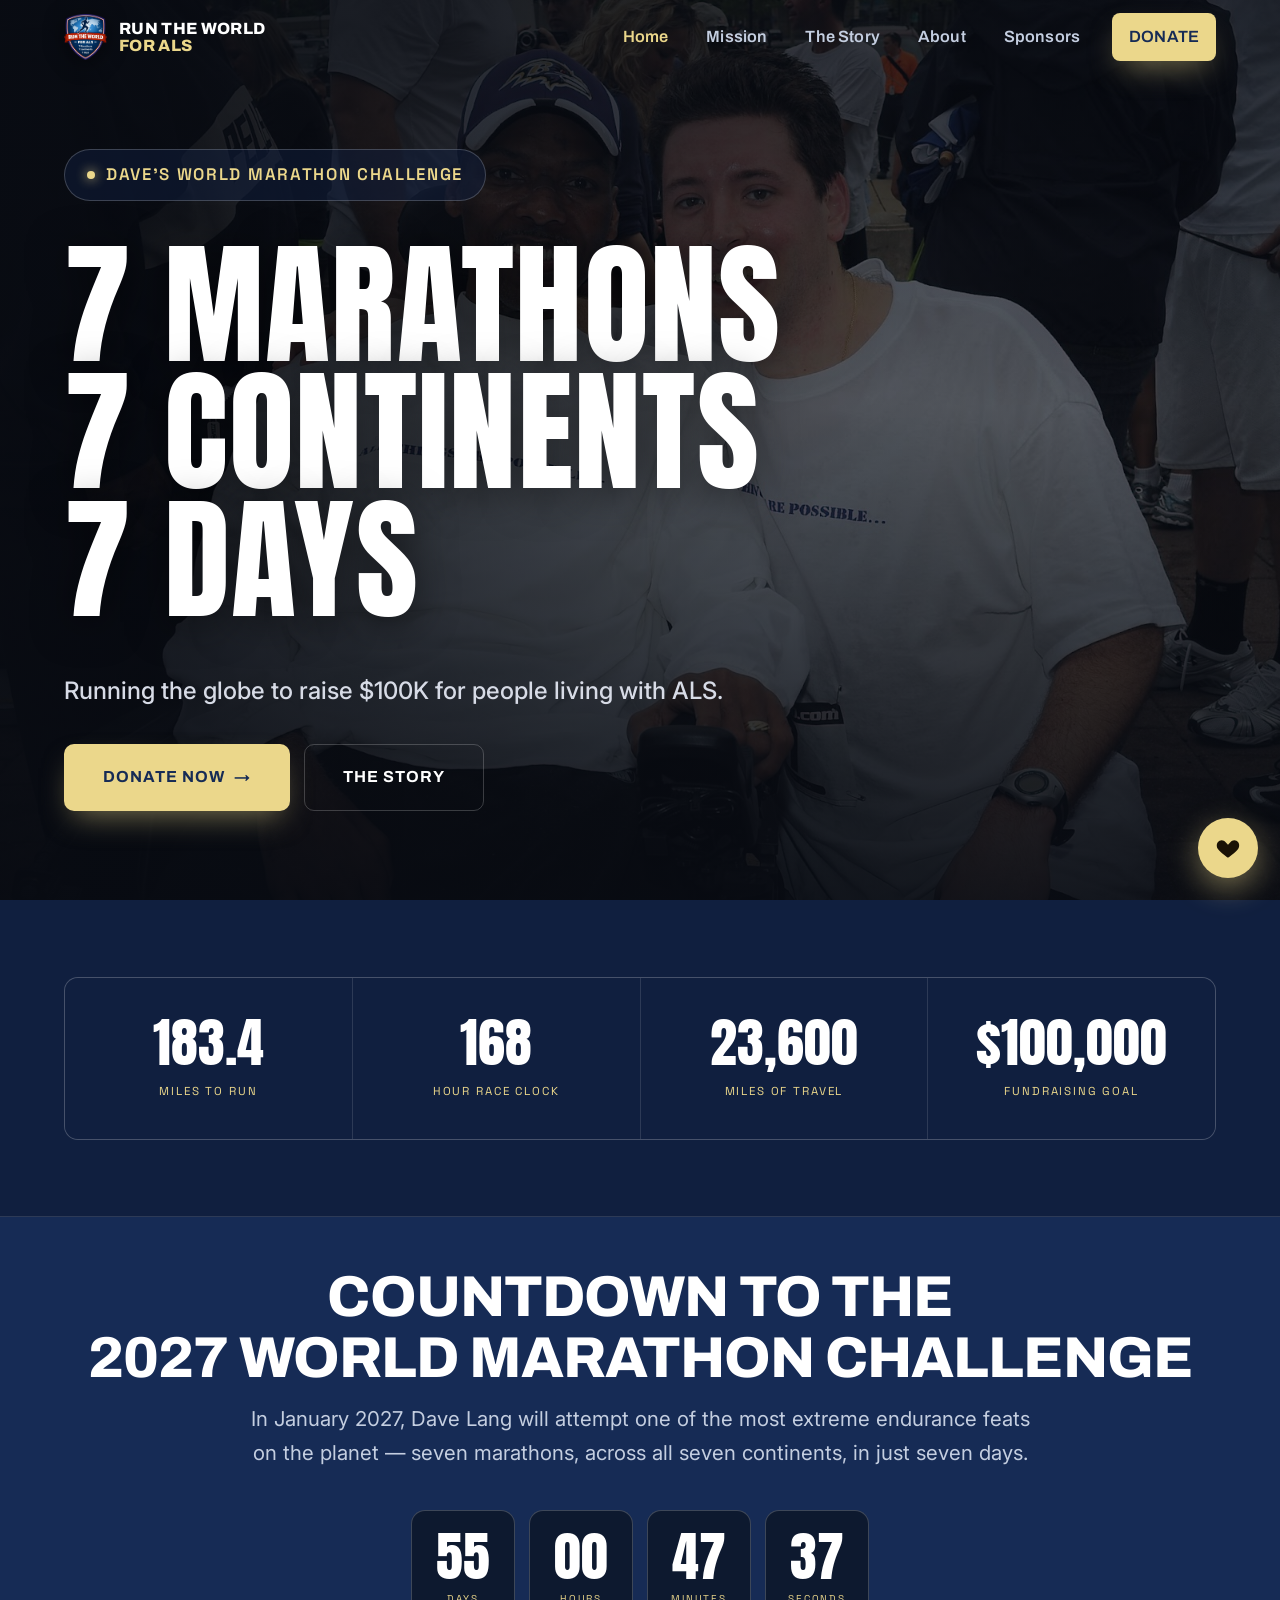
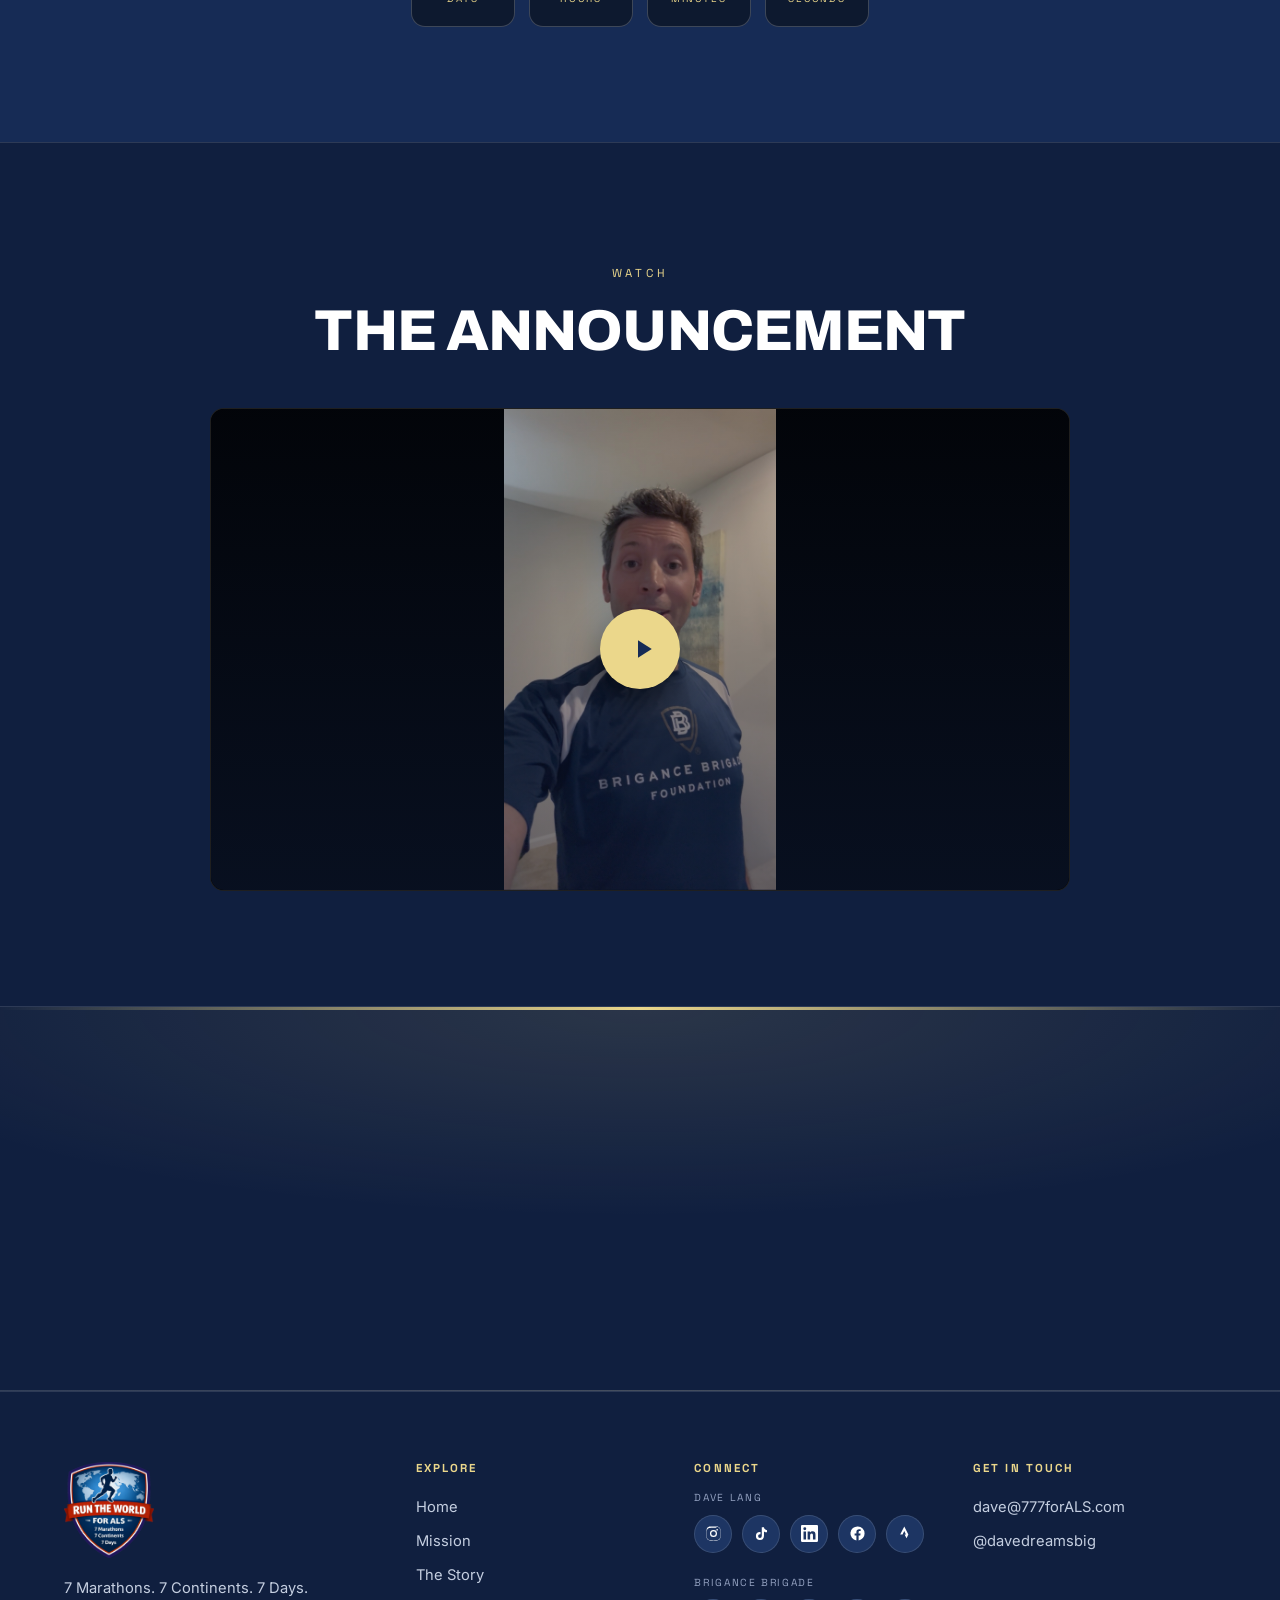
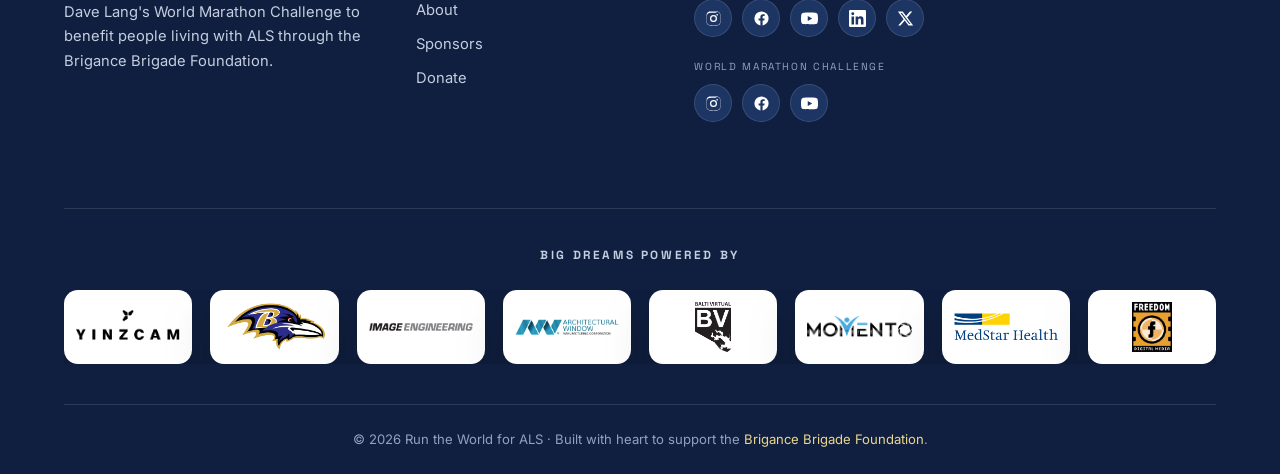
==== index.html @ 3c1b6c6e "Add files via upload" ====
<!DOCTYPE html>
<html lang="en">
<head>
<meta charset="UTF-8">
<meta name="viewport" content="width=device-width, initial-scale=1.0">
<title>Run the World for ALS | 777 for ALS</title>
<meta name="description" content="7 Marathons. 7 Continents. 7 Days. Dave Lang's World Marathon Challenge to benefit people living with ALS.">
<meta property="og:title" content="Run the World for ALS | 777 for ALS">
<meta property="og:description" content="7 Marathons. 7 Continents. 7 Days. Dave Lang's World Marathon Challenge to benefit people living with ALS.">
<meta property="og:type" content="website">
<meta property="og:image" content="assets/images/logo-shield.jpg">
<link rel="icon" type="image/x-icon" href="assets/images/favicon.ico">
<link rel="apple-touch-icon" href="assets/images/logo-shield.jpg">
<link rel="preconnect" href="https://fonts.googleapis.com">
<link rel="preconnect" href="https://fonts.gstatic.com" crossorigin>
<link href="https://fonts.googleapis.com/css2?family=Anton&family=Archivo:wght@400;600;700;800;900&family=Inter:wght@400;500;600;700&family=Space+Grotesk:wght@400;500;600;700&display=swap" rel="stylesheet">
<link rel="stylesheet" href="assets/css/style.css">
</head>
<body>
<header class="site-header">
  <div class="wrap nav">
    <a href="index.html" class="brand">
      <img src="assets/images/logo-shield.jpg" alt="Run the World for ALS logo">
      <span class="brand-text"><b>Run the World</b><span>For ALS</span></span>
    </a>
    <nav class="nav-links" id="navLinks">
      <a href="index.html" class="active">Home</a><a href="mission.html">Mission</a><a href="story.html">The Story</a><a href="about.html">About</a><a href="sponsors.html">Sponsors</a>
      <a href="donate.html" class="btn btn--primary nav-cta">Donate</a>
    </nav>
    <button class="nav-toggle" id="navToggle" aria-label="Menu" aria-expanded="false">
      <span></span><span></span><span></span>
    </button>
  </div>
</header>
<main>

<section class="hero">
  <div class="hero__bg"><img src="assets/images/img_home_dae7e0f420.jpg" alt="Dave Lang and O.J. Brigance"></div>
  <div class="hero__inner">
    <div class="wrap">
      <span class="hero__badge"><span class="dot"></span>Dave's World Marathon Challenge</span>
      <h1 class="h-display">
        <span class="ln">7 Marathons</span>
        <span class="ln">7 Continents</span>
        <span class="ln">7 Days</span>
      </h1>
      <p class="hero__sub">Running the globe to raise $100K for people living with ALS.</p>
      <div class="hero__cta">
        <a href="donate.html" class="btn btn--primary btn--lg">Donate Now <span class="arrow">&rarr;</span></a>
        <a href="story.html" class="btn btn--ghost btn--lg">The Story</a>
      </div>
    </div>
  </div>
</section>

<section class="section--tight" style="background:var(--bg-2);border-bottom:1px solid var(--border)">
  <div class="wrap">
    <div class="stats reveal">
      <div class="stat"><div class="stat__num">183.4</div><div class="stat__label">Miles To Run</div></div>
      <div class="stat"><div class="stat__num">168</div><div class="stat__label">Hour Race Clock</div></div>
      <div class="stat"><div class="stat__num">23,600</div><div class="stat__label">Miles Of Travel</div></div>
      <div class="stat"><div class="stat__num">$100,000</div><div class="stat__label">Fundraising Goal</div></div>
    </div>
  </div>
</section>

<section class="section" style="padding-top:50px;">
  <div class="wrap center">
    <h2 class="section-title reveal" style="margin-bottom:14px">Countdown to the<br>2027 World Marathon Challenge</h2>
    <p class="lead mx-auto reveal" style="margin-bottom:40px">In January 2027, Dave Lang will attempt one of the most extreme endurance feats on the planet &mdash; seven marathons, across all seven continents, in just seven days.</p>
    <div class="countdown reveal" id="countdown" data-target="2027-01-30T00:00:00"></div>
  </div>
</section>

<section class="section" style="background:var(--bg-2);border-top:1px solid var(--border)">
  <div class="wrap">
    <div class="center" style="margin-bottom:46px">
      <span class="eyebrow reveal">Watch</span>
      <h2 class="section-title reveal">The Announcement</h2>
    </div>
    <div class="video-single reveal">
      <div class="video-embed video-lite" data-src="https://drive.google.com/file/d/1oRH_076-twOmOjm2XPMDZgHEou08HlJE/preview" data-title="WMC Announcement" role="button" tabindex="0" aria-label="Play the announcement video">
        <img src="assets/images/video_thumb_announcement.jpg" alt="Watch the World Marathon Challenge announcement" style="object-fit:contain;background:#000">
        <button class="video-lite__play" aria-label="Play video"><svg viewBox="0 0 24 24"><path d="M8 5v14l11-7z"/></svg></button>
      </div>
    </div>
  </div>
</section>

<section class="cta-band section--tight">
  <div class="amber-rule" style="position:absolute;top:0;left:0;right:0"></div>
  <div class="wrap reveal">
    <h2 class="h-display">Every Mile Matters</h2>
    <p class="lead mx-auto" style="margin-bottom:28px">Your support helps Dave reach the start line &mdash; and helps the Brigance Brigade Foundation change lives for people living with ALS.</p>
    <a href="donate.html" class="btn btn--primary btn--lg">Support Dave's Run <span class="arrow">&rarr;</span></a>
  </div>
</section>

</main>
<footer class="site-footer">
  <div class="wrap">
    <div class="footer-top">
      <div class="footer-brand">
        <img src="assets/images/logo-shield.jpg" alt="Run the World for ALS">
        <p>7 Marathons. 7 Continents. 7 Days.<br>Dave Lang's World Marathon Challenge to benefit people living with ALS through the Brigance Brigade Foundation.</p>
      </div>
      <div class="footer-col">
        <h4>Explore</h4>
        <a href="index.html">Home</a>
        <a href="mission.html">Mission</a>
        <a href="story.html">The Story</a>
        <a href="about.html">About</a>
        <a href="sponsors.html">Sponsors</a>
        <a href="donate.html">Donate</a>
      </div>
      <div class="footer-col">
        <h4>Connect</h4>
        <div class="social-group"><div class="sg-label">Dave Lang</div><div class="social-row"><a href="https://www.instagram.com/davedreamsbig" target="_blank" rel="noopener" aria-label="Dave Lang instagram"><svg viewBox="0 0 24 24"><path d="M12 2.2c3.2 0 3.6 0 4.8.07 1.2.05 1.8.25 2.2.42.6.22 1 .48 1.4.9.42.4.7.8.9 1.4.2.4.4 1 .42 2.2.07 1.2.07 1.6.07 4.8s0 3.6-.07 4.8c-.05 1.2-.25 1.8-.42 2.2-.22.6-.48 1-.9 1.4-.4.42-.8.7-1.4.9-.4.2-1 .4-2.2.42-1.2.07-1.6.07-4.8.07s-3.6 0-4.8-.07c-1.2-.05-1.8-.25-2.2-.42-.6-.22-1-.48-1.4-.9-.42-.4-.7-.8-.9-1.4-.2-.4-.4-1-.42-2.2C2.2 15.6 2.2 15.2 2.2 12s0-3.6.07-4.8c.05-1.2.25-1.8.42-2.2.22-.6.48-1 .9-1.4.4-.42.8-.7 1.4-.9.4-.2 1-.4 2.2-.42C8.4 2.2 8.8 2.2 12 2.2zm0 1.8c-3.1 0-3.5 0-4.7.07-1.1.05-1.7.24-2.1.4-.5.2-.9.43-1.3.83-.4.4-.63.8-.83 1.3-.16.4-.35 1-.4 2.1C2.6 8.5 2.6 8.9 2.6 12s0 3.5.07 4.7c.05 1.1.24 1.7.4 2.1.2.5.43.9.83 1.3.4.4.8.63 1.3.83.4.16 1 .35 2.1.4 1.2.07 1.6.07 4.7.07s3.5 0 4.7-.07c1.1-.05 1.7-.24 2.1-.4.5-.2.9-.43 1.3-.83.4-.4.63-.8.83-1.3.16-.4.35-1 .4-2.1.07-1.2.07-1.6.07-4.7s0-3.5-.07-4.7c-.05-1.1-.24-1.7-.4-2.1-.2-.5-.43-.9-.83-1.3-.4-.4-.8-.63-1.3-.83-.4-.16-1-.35-2.1-.4C15.5 4 15.1 4 12 4zm0 3.06A4.94 4.94 0 1 0 12 17a4.94 4.94 0 0 0 0-9.88zm0 8.15A3.2 3.2 0 1 1 12 8.8a3.2 3.2 0 0 1 0 6.4zm6.3-8.35a1.15 1.15 0 1 1-2.3 0 1.15 1.15 0 0 1 2.3 0z"/></svg></a><a href="https://www.tiktok.com/@davedreamsbig" target="_blank" rel="noopener" aria-label="Dave Lang tiktok"><svg viewBox="0 0 24 24"><path d="M16.6 5.82a4.28 4.28 0 0 1-1.1-2.82h-3.1v12.6a2.6 2.6 0 1 1-2.6-2.6c.27 0 .53.04.78.12V9.9a5.7 5.7 0 0 0-.78-.06 5.7 5.7 0 1 0 5.7 5.7V9.01a7.34 7.34 0 0 0 4.3 1.38V7.28a4.28 4.28 0 0 1-3.2-1.46z"/></svg></a><a href="https://www.linkedin.com/in/davelang/" target="_blank" rel="noopener" aria-label="Dave Lang linkedin"><svg viewBox="0 0 24 24"><path d="M20.45 20.45h-3.56v-5.57c0-1.33-.02-3.04-1.85-3.04-1.85 0-2.14 1.45-2.14 2.94v5.67H9.35V9h3.42v1.56h.05c.48-.9 1.64-1.85 3.37-1.85 3.6 0 4.27 2.37 4.27 5.46v6.28zM5.34 7.43a2.06 2.06 0 1 1 0-4.13 2.06 2.06 0 0 1 0 4.13zM7.12 20.45H3.55V9h3.57v11.45zM22.22 0H1.77C.8 0 0 .78 0 1.74v20.52C0 23.22.8 24 1.77 24h20.45c.98 0 1.78-.78 1.78-1.74V1.74C24 .78 23.2 0 22.22 0z"/></svg></a><a href="https://www.facebook.com/dmlang" target="_blank" rel="noopener" aria-label="Dave Lang facebook"><svg viewBox="0 0 24 24"><path d="M22 12a10 10 0 1 0-11.56 9.88v-6.99H7.9V12h2.54V9.8c0-2.5 1.49-3.9 3.78-3.9 1.09 0 2.24.2 2.24.2v2.46h-1.26c-1.24 0-1.63.77-1.63 1.56V12h2.78l-.44 2.89h-2.34v6.99A10 10 0 0 0 22 12z"/></svg></a><a href="https://www.strava.com/athletes/34106378" target="_blank" rel="noopener" aria-label="Dave Lang strava"><svg viewBox="0 0 24 24"><path d="M15.39 17.06 13.5 13.3h-2.77l2.66 5.3 2.66-5.3h-2.77zM10.27 2 4.5 13.3h3.4l2.37-4.76 2.37 4.76h3.39L10.27 2z"/></svg></a></div></div>
        <div class="social-group"><div class="sg-label">Brigance Brigade</div><div class="social-row"><a href="https://www.instagram.com/brigancebrigade/" target="_blank" rel="noopener" aria-label="Brigance Brigade instagram"><svg viewBox="0 0 24 24"><path d="M12 2.2c3.2 0 3.6 0 4.8.07 1.2.05 1.8.25 2.2.42.6.22 1 .48 1.4.9.42.4.7.8.9 1.4.2.4.4 1 .42 2.2.07 1.2.07 1.6.07 4.8s0 3.6-.07 4.8c-.05 1.2-.25 1.8-.42 2.2-.22.6-.48 1-.9 1.4-.4.42-.8.7-1.4.9-.4.2-1 .4-2.2.42-1.2.07-1.6.07-4.8.07s-3.6 0-4.8-.07c-1.2-.05-1.8-.25-2.2-.42-.6-.22-1-.48-1.4-.9-.42-.4-.7-.8-.9-1.4-.2-.4-.4-1-.42-2.2C2.2 15.6 2.2 15.2 2.2 12s0-3.6.07-4.8c.05-1.2.25-1.8.42-2.2.22-.6.48-1 .9-1.4.4-.42.8-.7 1.4-.9.4-.2 1-.4 2.2-.42C8.4 2.2 8.8 2.2 12 2.2zm0 1.8c-3.1 0-3.5 0-4.7.07-1.1.05-1.7.24-2.1.4-.5.2-.9.43-1.3.83-.4.4-.63.8-.83 1.3-.16.4-.35 1-.4 2.1C2.6 8.5 2.6 8.9 2.6 12s0 3.5.07 4.7c.05 1.1.24 1.7.4 2.1.2.5.43.9.83 1.3.4.4.8.63 1.3.83.4.16 1 .35 2.1.4 1.2.07 1.6.07 4.7.07s3.5 0 4.7-.07c1.1-.05 1.7-.24 2.1-.4.5-.2.9-.43 1.3-.83.4-.4.63-.8.83-1.3.16-.4.35-1 .4-2.1.07-1.2.07-1.6.07-4.7s0-3.5-.07-4.7c-.05-1.1-.24-1.7-.4-2.1-.2-.5-.43-.9-.83-1.3-.4-.4-.8-.63-1.3-.83-.4-.16-1-.35-2.1-.4C15.5 4 15.1 4 12 4zm0 3.06A4.94 4.94 0 1 0 12 17a4.94 4.94 0 0 0 0-9.88zm0 8.15A3.2 3.2 0 1 1 12 8.8a3.2 3.2 0 0 1 0 6.4zm6.3-8.35a1.15 1.15 0 1 1-2.3 0 1.15 1.15 0 0 1 2.3 0z"/></svg></a><a href="https://www.facebook.com/BriganceBrigade" target="_blank" rel="noopener" aria-label="Brigance Brigade facebook"><svg viewBox="0 0 24 24"><path d="M22 12a10 10 0 1 0-11.56 9.88v-6.99H7.9V12h2.54V9.8c0-2.5 1.49-3.9 3.78-3.9 1.09 0 2.24.2 2.24.2v2.46h-1.26c-1.24 0-1.63.77-1.63 1.56V12h2.78l-.44 2.89h-2.34v6.99A10 10 0 0 0 22 12z"/></svg></a><a href="https://www.youtube.com/@BriganceBrigade" target="_blank" rel="noopener" aria-label="Brigance Brigade youtube"><svg viewBox="0 0 24 24"><path d="M23.5 6.2a3 3 0 0 0-2.12-2.12C19.5 3.55 12 3.55 12 3.55s-7.5 0-9.38.53A3 3 0 0 0 .5 6.2 31.3 31.3 0 0 0 0 12a31.3 31.3 0 0 0 .5 5.8 3 3 0 0 0 2.12 2.12c1.88.53 9.38.53 9.38.53s7.5 0 9.38-.53a3 3 0 0 0 2.12-2.12A31.3 31.3 0 0 0 24 12a31.3 31.3 0 0 0-.5-5.8zM9.55 15.57V8.43L15.82 12l-6.27 3.57z"/></svg></a><a href="https://www.linkedin.com/company/brigance-brigade-foundation/" target="_blank" rel="noopener" aria-label="Brigance Brigade linkedin"><svg viewBox="0 0 24 24"><path d="M20.45 20.45h-3.56v-5.57c0-1.33-.02-3.04-1.85-3.04-1.85 0-2.14 1.45-2.14 2.94v5.67H9.35V9h3.42v1.56h.05c.48-.9 1.64-1.85 3.37-1.85 3.6 0 4.27 2.37 4.27 5.46v6.28zM5.34 7.43a2.06 2.06 0 1 1 0-4.13 2.06 2.06 0 0 1 0 4.13zM7.12 20.45H3.55V9h3.57v11.45zM22.22 0H1.77C.8 0 0 .78 0 1.74v20.52C0 23.22.8 24 1.77 24h20.45c.98 0 1.78-.78 1.78-1.74V1.74C24 .78 23.2 0 22.22 0z"/></svg></a><a href="https://x.com/BriganceBrigade" target="_blank" rel="noopener" aria-label="Brigance Brigade x"><svg viewBox="0 0 24 24"><path d="M18.24 2.25h3.31l-7.23 8.26 8.5 11.24h-6.66l-5.22-6.82-5.97 6.82H1.66l7.73-8.84L1.25 2.25h6.83l4.71 6.23 5.45-6.23zm-1.16 17.52h1.83L7.01 4.12H5.04l12.04 15.65z"/></svg></a></div></div>
        <div class="social-group"><div class="sg-label">World Marathon Challenge</div><div class="social-row"><a href="https://www.instagram.com/worldmarathonchallenge777/" target="_blank" rel="noopener" aria-label="World Marathon Challenge instagram"><svg viewBox="0 0 24 24"><path d="M12 2.2c3.2 0 3.6 0 4.8.07 1.2.05 1.8.25 2.2.42.6.22 1 .48 1.4.9.42.4.7.8.9 1.4.2.4.4 1 .42 2.2.07 1.2.07 1.6.07 4.8s0 3.6-.07 4.8c-.05 1.2-.25 1.8-.42 2.2-.22.6-.48 1-.9 1.4-.4.42-.8.7-1.4.9-.4.2-1 .4-2.2.42-1.2.07-1.6.07-4.8.07s-3.6 0-4.8-.07c-1.2-.05-1.8-.25-2.2-.42-.6-.22-1-.48-1.4-.9-.42-.4-.7-.8-.9-1.4-.2-.4-.4-1-.42-2.2C2.2 15.6 2.2 15.2 2.2 12s0-3.6.07-4.8c.05-1.2.25-1.8.42-2.2.22-.6.48-1 .9-1.4.4-.42.8-.7 1.4-.9.4-.2 1-.4 2.2-.42C8.4 2.2 8.8 2.2 12 2.2zm0 1.8c-3.1 0-3.5 0-4.7.07-1.1.05-1.7.24-2.1.4-.5.2-.9.43-1.3.83-.4.4-.63.8-.83 1.3-.16.4-.35 1-.4 2.1C2.6 8.5 2.6 8.9 2.6 12s0 3.5.07 4.7c.05 1.1.24 1.7.4 2.1.2.5.43.9.83 1.3.4.4.8.63 1.3.83.4.16 1 .35 2.1.4 1.2.07 1.6.07 4.7.07s3.5 0 4.7-.07c1.1-.05 1.7-.24 2.1-.4.5-.2.9-.43 1.3-.83.4-.4.63-.8.83-1.3.16-.4.35-1 .4-2.1.07-1.2.07-1.6.07-4.7s0-3.5-.07-4.7c-.05-1.1-.24-1.7-.4-2.1-.2-.5-.43-.9-.83-1.3-.4-.4-.8-.63-1.3-.83-.4-.16-1-.35-2.1-.4C15.5 4 15.1 4 12 4zm0 3.06A4.94 4.94 0 1 0 12 17a4.94 4.94 0 0 0 0-9.88zm0 8.15A3.2 3.2 0 1 1 12 8.8a3.2 3.2 0 0 1 0 6.4zm6.3-8.35a1.15 1.15 0 1 1-2.3 0 1.15 1.15 0 0 1 2.3 0z"/></svg></a><a href="https://www.facebook.com/theworldmarathonchallenge" target="_blank" rel="noopener" aria-label="World Marathon Challenge facebook"><svg viewBox="0 0 24 24"><path d="M22 12a10 10 0 1 0-11.56 9.88v-6.99H7.9V12h2.54V9.8c0-2.5 1.49-3.9 3.78-3.9 1.09 0 2.24.2 2.24.2v2.46h-1.26c-1.24 0-1.63.77-1.63 1.56V12h2.78l-.44 2.89h-2.34v6.99A10 10 0 0 0 22 12z"/></svg></a><a href="https://www.youtube.com/@runbuk" target="_blank" rel="noopener" aria-label="World Marathon Challenge youtube"><svg viewBox="0 0 24 24"><path d="M23.5 6.2a3 3 0 0 0-2.12-2.12C19.5 3.55 12 3.55 12 3.55s-7.5 0-9.38.53A3 3 0 0 0 .5 6.2 31.3 31.3 0 0 0 0 12a31.3 31.3 0 0 0 .5 5.8 3 3 0 0 0 2.12 2.12c1.88.53 9.38.53 9.38.53s7.5 0 9.38-.53a3 3 0 0 0 2.12-2.12A31.3 31.3 0 0 0 24 12a31.3 31.3 0 0 0-.5-5.8zM9.55 15.57V8.43L15.82 12l-6.27 3.57z"/></svg></a></div></div>
      </div>
      <div class="footer-col">
        <h4>Get In Touch</h4>
        <a href="mailto:dave@777forALS.com">dave@777forALS.com</a>
        <a href="https://instagram.com/davedreamsbig" target="_blank" rel="noopener">@davedreamsbig</a>
      </div>
    </div>

    <div class="footer-sponsors">
      <h4>Big Dreams Powered By</h4>
      <div class="footer-sponsors__row"><a class="sponsor-logo" href="https://www.yinzcam.com/" target="_blank" rel="noopener" title="YinzCam"><img src="assets/images/yinzcam.png" alt="YinzCam"></a><a class="sponsor-logo" href="https://www.baltimoreravens.com" target="_blank" rel="noopener" title="Baltimore Ravens"><img src="assets/images/ravens.png" alt="Baltimore Ravens"></a><a class="sponsor-logo" href="https://www.imageengineering.com/" target="_blank" rel="noopener" title="Image Engineering"><img src="assets/images/image-engineering.png" alt="Image Engineering"></a><a class="sponsor-logo" href="https://www.architecturalwindow.com/" target="_blank" rel="noopener" title="Architectural Window"><img src="assets/images/architectural-window.png" alt="Architectural Window"></a><a class="sponsor-logo" href="https://www.baltivirtual.com/" target="_blank" rel="noopener" title="Balti Virtual"><img src="assets/images/balti-virtual.png" alt="Balti Virtual"></a><a class="sponsor-logo" href="https://www.mymomento.com/" target="_blank" rel="noopener" title="Momento"><img src="assets/images/momento.png" alt="Momento"></a><a class="sponsor-logo" href="https://www.medstarhealth.org/" target="_blank" rel="noopener" title="MedStar Health"><img src="assets/images/medstar.png" alt="MedStar Health"></a><a class="sponsor-logo" href="https://www.freedomdigital.net/" target="_blank" rel="noopener" title="Freedom Digital Media"><img src="assets/images/freedom-digital.png" alt="Freedom Digital Media"></a></div>
    </div>

    <div class="footer-bottom">
      <p>&copy; <span id="year">2026</span> Run the World for ALS &middot; Built with heart to support the <a href="https://www.brigancebrigade.org/" target="_blank" rel="noopener">Brigance Brigade Foundation</a>.</p>
    </div>
  </div>
</footer>
<a class="float-donate" href="donate.html" aria-label="Donate">
<svg viewBox="0 0 24 24"><path d="M12 21s-6.7-4.35-9.3-8.06C.9 10.2 1.5 6.7 4.2 5.3c2-1.05 4.2-.35 5.4 1.2L12 9l2.4-2.5c1.2-1.55 3.4-2.25 5.4-1.2 2.7 1.4 3.3 4.9 1.5 7.64C18.7 16.65 12 21 12 21z"/></svg>
</a>
<script src="assets/js/main.js"></script>
</body>
</html>
---- assets/css/style.css ----
/* ============================================================
   777 for ALS — Run the World for ALS
   Modern static rebuild. Design inspired by alexruns777.com
   ============================================================ */

/* ---------- Design Tokens ---------- */
:root{
  --bg:#162b55;              /* brand navy */
  --bg-2:#101f3f;            /* deeper navy */
  --surface:#1d3563;
  --surface-2:#26417a;
  --border:rgba(255,255,255,.12);
  --border-strong:rgba(255,255,255,.2);
  --text:#ffffff;
  --muted:#c4cee0;
  --muted-2:#93a1c0;
  --accent:#ebd78b;          /* champagne gold */
  --accent-hover:#f3e4a8;
  --accent-soft:rgba(235,215,139,.14);
  --navy:#162b55;            /* brand navy */
  --blue:#3B82F6;
  --red:#C8102E;
  --maxw:1200px;
  --radius:14px;
  --radius-lg:22px;
  --shadow:0 24px 60px -20px rgba(0,0,0,.65);
  --font-display:'Anton',system-ui,sans-serif;
  --font-head:'Archivo',system-ui,sans-serif;
  --font-body:'Inter',system-ui,sans-serif;
  --font-mono:'Space Grotesk',ui-sans-serif,system-ui,sans-serif;
}

/* ---------- Reset ---------- */
*{margin:0;padding:0;box-sizing:border-box}
html{scroll-behavior:smooth;-webkit-text-size-adjust:100%}
body{
  font-family:var(--font-body);
  background:var(--bg);
  color:var(--text);
  line-height:1.65;
  overflow-x:hidden;
  -webkit-font-smoothing:antialiased;
}
img{max-width:100%;display:block}
a{color:inherit;text-decoration:none}
ul{list-style:none}
section{position:relative}

/* ---------- Layout helpers ---------- */
.wrap{max-width:var(--maxw);margin:0 auto;padding:0 24px}
.section{padding:clamp(64px,9vw,130px) 0}
.section--tight{padding:clamp(48px,6vw,84px) 0}
.eyebrow{
  font-family:var(--font-mono);
  text-transform:uppercase;
  letter-spacing:.32em;
  font-size:.72rem;
  color:var(--accent);
  display:inline-block;
  margin-bottom:18px;
}
.eyebrow--muted{color:var(--muted-2)}
h1,h2,h3,h4{font-family:var(--font-head);font-weight:800;line-height:1.05;letter-spacing:-.01em}
.h-display{font-family:var(--font-display);font-weight:400;letter-spacing:.01em;line-height:.95;text-transform:uppercase}
.section-title{font-size:clamp(2rem,4.6vw,3.6rem);text-transform:uppercase;letter-spacing:-.015em}
.lead{font-size:clamp(1.05rem,1.6vw,1.28rem);color:var(--muted);max-width:62ch}
p{color:var(--muted);font-size:1.04rem}
.text-block p{margin-bottom:1.1em}
.text-block p:last-child{margin-bottom:0}
.center{text-align:center}
.mx-auto{margin-left:auto;margin-right:auto}
strong{color:var(--text);font-weight:700}
.accent{color:var(--accent)}

/* ---------- Buttons ---------- */
.btn{
  display:inline-flex;align-items:center;gap:.6em;
  font-family:var(--font-head);font-weight:700;
  text-transform:uppercase;letter-spacing:.06em;font-size:.9rem;
  padding:16px 30px;border-radius:10px;cursor:pointer;border:1px solid transparent;
  transition:.25s ease;white-space:nowrap;
}
.btn .arrow{transition:transform .25s ease}
.btn:hover .arrow{transform:translateX(4px)}
.btn--primary{background:var(--accent);color:#162b55;box-shadow:0 14px 30px -10px rgba(235,215,139,.5)}
.btn--primary:hover{background:var(--accent-hover);transform:translateY(-2px)}
.btn--ghost{background:transparent;border-color:var(--border-strong);color:var(--text)}
.btn--ghost:hover{border-color:var(--accent);color:var(--accent)}
.btn--block{width:100%;justify-content:center;white-space:normal;text-align:center;overflow-wrap:break-word;word-break:break-word}
.btn--lg{padding:19px 38px;font-size:1rem}

/* ---------- Header / Nav ---------- */
.site-header{
  position:fixed;top:0;left:0;right:0;z-index:1000;
  transition:background .3s ease,border-color .3s ease,padding .3s ease;
  border-bottom:1px solid transparent;
}
.site-header.scrolled{
  background:rgba(16,31,63,.88);backdrop-filter:blur(14px);
  border-bottom-color:var(--border);
}
.nav{display:flex;align-items:center;justify-content:space-between;height:74px}
.brand{display:flex;align-items:center;gap:12px;font-family:var(--font-head);font-weight:800}
.brand img{height:46px;width:auto;filter:drop-shadow(0 4px 10px rgba(0,0,0,.5))}
.brand .brand-text{display:flex;flex-direction:column;line-height:1.05}
.brand .brand-text b{font-family:var(--font-head);font-weight:800;font-size:1.02rem;letter-spacing:.02em;text-transform:uppercase}
.brand .brand-text span{font-family:var(--font-head);font-weight:800;font-size:1.02rem;letter-spacing:.02em;color:var(--accent);text-transform:uppercase}
.nav-links{display:flex;align-items:center;gap:6px}
.nav-links a{
  font-family:var(--font-head);font-weight:600;letter-spacing:.01em;
  font-size:1.02rem;color:var(--muted);padding:10px 16px;border-radius:8px;transition:.2s;
}
.nav-links a:hover{color:var(--text)}
.nav-links a.active{color:var(--accent)}
.nav-links a.nav-cta,.nav-links a.nav-cta:hover{color:#162b55}
.nav-cta{margin-left:10px;color:#162b55;font-weight:800}
.nav-toggle{display:none;background:none;border:0;cursor:pointer;width:42px;height:42px;flex-direction:column;justify-content:center;gap:5px}
.nav-toggle span{display:block;height:2px;width:24px;background:var(--text);margin:0 auto;transition:.3s}
.nav-toggle.open span:nth-child(1){transform:translateY(7px) rotate(45deg)}
.nav-toggle.open span:nth-child(2){opacity:0}
.nav-toggle.open span:nth-child(3){transform:translateY(-7px) rotate(-45deg)}

@media(max-width:900px){
  .nav-toggle{display:flex}
  .nav-links{
    position:fixed;inset:74px 0 auto 0;background:rgba(16,31,63,.98);backdrop-filter:blur(16px);
    flex-direction:column;align-items:stretch;gap:0;padding:14px 24px 26px;
    border-bottom:1px solid var(--border);transform:translateY(-130%);transition:transform .35s ease;
    max-height:calc(100vh - 74px);overflow:auto;
  }
  .nav-links.open{transform:translateY(0)}
  .nav-links a{font-size:1.1rem;padding:15px 6px;border-bottom:1px solid var(--border)}
  .nav-cta{margin:16px 0 0;text-align:center}
}

/* ---------- Hero ---------- */
.hero{position:relative;min-height:100svh;display:flex;align-items:center;overflow:hidden}
.hero__bg{position:absolute;inset:0;z-index:0}
.hero__bg img{width:100%;height:100%;object-fit:cover;object-position:center 35%}
.hero__bg::after{content:"";position:absolute;inset:0;
  background:linear-gradient(180deg,rgba(8,11,18,.78) 0%,rgba(8,11,18,.55) 45%,rgba(8,11,18,.92) 100%),
             linear-gradient(90deg,rgba(8,11,18,.85) 0%,rgba(8,11,18,.2) 60%);}
.hero__inner{position:relative;z-index:2;width:100%;padding:120px 0 60px}
.hero h1{font-size:clamp(3rem,11vw,8.4rem);margin:.1em 0 .35em;text-shadow:0 6px 40px rgba(0,0,0,.5)}
.hero h1 .ln{display:block}
.hero h1 .amber{color:var(--accent)}
.hero__sub{font-size:clamp(1.05rem,2vw,1.5rem);color:#d7dbe6;max-width:48ch;margin-bottom:34px;font-weight:500}
.hero__cta{display:flex;gap:14px;flex-wrap:wrap}
.hero__logo{height:clamp(120px,18vw,180px);width:auto;margin-bottom:22px}
.hero__badge{display:inline-flex;align-items:center;gap:11px;font-family:var(--font-mono);font-weight:600;font-size:1.05rem;
  letter-spacing:.1em;text-transform:uppercase;color:var(--accent);
  border:1px solid var(--border-strong);border-radius:100px;padding:11px 22px;margin-bottom:26px;background:rgba(16,31,63,.5)}
.hero__badge .dot{width:8px;height:8px;border-radius:50%;background:var(--accent);box-shadow:0 0 12px var(--accent)}

/* ---------- Stats ---------- */
.stats{display:grid;grid-template-columns:repeat(4,1fr);gap:1px;background:var(--border);border:1px solid var(--border);border-radius:var(--radius);overflow:hidden}
.stat{background:var(--bg-2);padding:38px 22px;text-align:center}
.stat__num{font-family:var(--font-display);font-size:clamp(2.2rem,4.2vw,3.4rem);line-height:1;color:var(--text)}
.stat__num .accent{color:var(--accent)}
.stat__label{font-family:var(--font-mono);text-transform:uppercase;letter-spacing:.16em;font-size:.72rem;color:var(--accent);margin-top:12px}
@media(max-width:660px){.stats{grid-template-columns:repeat(2,1fr)}}
@media(max-width:480px){.stats{grid-template-columns:1fr}}

/* ---------- Two-column feature ---------- */
.feature{display:grid;grid-template-columns:1fr 1fr;gap:clamp(32px,5vw,70px);align-items:center}
.feature--reverse .feature__media{order:2}
.feature__media{position:relative;border-radius:var(--radius-lg);overflow:hidden;box-shadow:var(--shadow);aspect-ratio:4/3}
.feature__media img{width:100%;height:100%;object-fit:cover;transition:transform .8s ease}
.feature__media:hover img{transform:scale(1.05)}
.feature__caption{position:absolute;left:18px;bottom:16px;font-family:var(--font-mono);font-size:.7rem;letter-spacing:.18em;text-transform:uppercase;color:#fff;text-shadow:0 2px 8px rgba(0,0,0,.8)}
@media(max-width:820px){
  .feature{grid-template-columns:1fr;gap:30px}
  .feature--reverse .feature__media{order:0}
}

/* ---------- Blockquote ---------- */
.quote{border-left:3px solid var(--accent);padding:6px 0 6px 26px;margin:30px 0}
.quote p{font-family:var(--font-head);font-style:italic;font-weight:700;font-size:clamp(1.2rem,2.4vw,1.7rem);color:var(--text);line-height:1.3}
.quote cite{display:block;margin-top:14px;font-family:var(--font-mono);font-style:normal;letter-spacing:.16em;text-transform:uppercase;font-size:.72rem;color:var(--accent)}

/* ---------- Ghost heading ---------- */
.ghost-head{position:relative;text-align:center;padding:30px 0}
.ghost-head .ghost{font-family:var(--font-display);text-transform:uppercase;font-size:clamp(3rem,13vw,9rem);color:rgba(255,255,255,.04);line-height:.9;letter-spacing:.02em}

/* ---------- Schedule / continent cards ---------- */
.schedule-grid{display:grid;grid-template-columns:repeat(3,1fr);gap:18px}
@media(max-width:860px){.schedule-grid{grid-template-columns:repeat(2,1fr)}}
@media(max-width:560px){.schedule-grid{grid-template-columns:1fr}}
.leg-card{position:relative;border:1px solid var(--border);border-radius:var(--radius);overflow:hidden;min-height:300px;display:flex;flex-direction:column;justify-content:flex-end;background:var(--surface)}
.leg-card__img{position:absolute;inset:0;z-index:0}
.leg-card__img img{width:100%;height:100%;object-fit:cover;filter:saturate(.9) brightness(.62);transition:transform .8s ease}
.leg-card:hover .leg-card__img img{transform:scale(1.07)}
.leg-card__img::after{content:"";position:absolute;inset:0;background:linear-gradient(180deg,rgba(8,11,18,.15) 0%,rgba(8,11,18,.55) 55%,rgba(8,11,18,.95) 100%)}
.leg-card__num{position:absolute;top:14px;right:18px;z-index:2;font-family:var(--font-display);font-size:3rem;color:rgba(255,255,255,.16);line-height:1}
.leg-card__coords{position:absolute;top:18px;left:18px;z-index:2;font-family:var(--font-mono);font-size:.66rem;letter-spacing:.12em;color:var(--accent)}
.leg-card__body{position:relative;z-index:2;padding:24px 22px}
.leg-card__continent{font-family:var(--font-head);font-weight:800;text-transform:uppercase;font-size:1.25rem;letter-spacing:.02em}
.leg-card__meta{font-family:var(--font-mono);font-size:.72rem;letter-spacing:.08em;color:var(--muted);margin-top:8px}
.leg-card__desc{font-size:.9rem;color:var(--muted);margin-top:10px}

/* ---------- Impact cards (mission) ---------- */
.card-grid{display:grid;grid-template-columns:repeat(3,1fr);gap:22px}
@media(max-width:860px){.card-grid{grid-template-columns:1fr}}
.card{background:var(--surface);border:1px solid var(--border);border-radius:var(--radius);padding:34px 30px;transition:.3s}
.card:hover{border-color:var(--border-strong);transform:translateY(-4px);background:var(--surface-2)}
.card__icon{width:54px;height:54px;border-radius:12px;background:var(--accent-soft);display:flex;align-items:center;justify-content:center;margin-bottom:20px;font-size:1.5rem}
.card h3{font-size:1.3rem;text-transform:uppercase;margin-bottom:12px}
.card p{font-size:.96rem}

/* ---------- Media logo strip ---------- */
.media-strip{display:flex;flex-direction:column;align-items:center;gap:26px}
.media-strip__imgs{display:flex;flex-wrap:wrap;justify-content:center;gap:18px;max-width:920px}
.media-strip__imgs img{height:auto;max-height:118px;width:auto;background:#fff;border-radius:10px;padding:12px 16px;box-shadow:var(--shadow)}

/* ---------- Sponsor tiers (packages) ---------- */
.pkg-grid{display:grid;grid-template-columns:repeat(2,1fr);gap:22px}
@media(max-width:780px){.pkg-grid{grid-template-columns:1fr}}
.pkg{background:var(--surface);border:1px solid var(--border);border-radius:var(--radius-lg);padding:34px 30px;display:flex;flex-direction:column;transition:.3s;position:relative;overflow:hidden}
.pkg::before{content:"";position:absolute;top:0;left:0;right:0;height:4px;background:var(--accent);opacity:.0;transition:.3s}
.pkg:hover{border-color:var(--border-strong);transform:translateY(-4px)}
.pkg:hover::before{opacity:1}
.pkg--feature{border-color:var(--accent);box-shadow:0 30px 70px -30px rgba(235,215,139,.35)}
.pkg--feature::before{opacity:1}
.pkg__tag{font-family:var(--font-mono);font-size:.66rem;letter-spacing:.2em;text-transform:uppercase;color:var(--accent);margin-bottom:8px}
.pkg__name{font-family:var(--font-head);font-weight:800;text-transform:uppercase;font-size:1.5rem;display:flex;align-items:center;gap:10px}
.pkg__price{font-family:var(--font-display);font-size:2.6rem;color:var(--text);margin:6px 0 22px;line-height:1}
.pkg__price small{font-family:var(--font-mono);font-size:.8rem;color:var(--muted-2);letter-spacing:.1em;display:block;margin-top:4px}
.pkg ul{display:flex;flex-direction:column;gap:12px;margin-bottom:8px}
.pkg li{position:relative;padding-left:26px;font-size:.92rem;color:var(--muted);line-height:1.5}
.pkg li::before{content:"";position:absolute;left:0;top:9px;width:9px;height:9px;border-radius:2px;background:var(--accent);box-shadow:0 0 10px rgba(235,215,139,.5)}
.pkg__note{font-size:.78rem;color:var(--muted-2);margin-top:18px;font-style:italic;line-height:1.5}

/* ---------- Sponsor logo grid (Katie-style tiers) ---------- */
.sponsor-tier{margin-bottom:54px}
.sponsor-tier__title{text-align:center;font-family:var(--font-mono);text-transform:uppercase;letter-spacing:.24em;font-size:.78rem;color:var(--muted);margin-bottom:8px}
.sponsor-tier__rule{width:60px;height:2px;background:var(--accent);margin:0 auto 34px}
.sponsor-logos{display:flex;flex-wrap:wrap;justify-content:center;align-items:center;gap:20px}
.sponsor-logos--lead .sponsor-logo{height:130px;width:230px}
.sponsor-logo{
  height:104px;width:188px;background:#fff;border-radius:14px;
  display:flex;align-items:center;justify-content:center;padding:20px;
  box-shadow:var(--shadow);transition:.3s;
}
.sponsor-logo:hover{transform:translateY(-5px) scale(1.02)}
.sponsor-logo img{max-height:100%;max-width:100%;width:auto;object-fit:contain}
.text-logo{font-family:var(--font-head);font-weight:800;color:#16284E;text-transform:uppercase;font-size:1rem;line-height:1.15;text-align:center;letter-spacing:.02em}
.sponsor-logos--lead .text-logo{font-size:1.25rem}
.footer-sponsors__row .text-logo{font-size:.78rem;color:#16284E}

/* ---------- Donation tiers ---------- */
.amount-grid{display:grid;grid-template-columns:repeat(2,minmax(0,1fr));gap:14px}
@media(max-width:680px){.amount-grid{grid-template-columns:1fr}}
.amount{display:flex;gap:16px;align-items:flex-start;background:var(--surface);border:1px solid var(--border);border-radius:12px;padding:18px 20px;transition:.25s}
.amount:hover{border-color:var(--accent);background:var(--surface-2)}
.amount__val{font-family:var(--font-display);font-size:1.5rem;color:var(--accent);min-width:104px;line-height:1.1}
.amount__txt{font-size:.92rem;color:var(--muted)}

/* two donate options */
.give-grid{display:grid;grid-template-columns:minmax(0,1fr) minmax(0,1fr);gap:24px}
@media(max-width:780px){.give-grid{grid-template-columns:minmax(0,1fr)}}
.give-card{background:var(--surface);border:1px solid var(--border);border-radius:var(--radius-lg);padding:38px 34px;display:flex;flex-direction:column;min-width:0;overflow-wrap:break-word;word-break:break-word}
@media(max-width:480px){.give-card{padding:28px 20px}}
.give-card__num{font-family:var(--font-display);font-size:1.6rem;color:var(--accent-soft);-webkit-text-stroke:1px var(--accent);color:transparent;margin-bottom:14px}
.give-card h3{font-size:1.4rem;text-transform:uppercase;margin-bottom:14px}
.give-card p{flex:1;margin-bottom:24px}

/* ---------- Video grid ---------- */
.video-grid{display:grid;grid-template-columns:repeat(2,1fr);gap:22px}
@media(max-width:760px){.video-grid{grid-template-columns:1fr}}
.video-embed{position:relative;border-radius:var(--radius);overflow:hidden;border:1px solid var(--border);background:#000;aspect-ratio:16/9}
.video-embed iframe{position:absolute;inset:0;width:100%;height:100%;border:0}
.video-single{max-width:860px;margin:0 auto}
.video-lite{cursor:pointer}
.video-lite img{position:absolute;inset:0;width:100%;height:100%;object-fit:cover}
.video-lite::after{content:"";position:absolute;inset:0;background:linear-gradient(180deg,rgba(16,31,63,.15),rgba(16,31,63,.5));transition:.3s}
.video-lite:hover::after{background:linear-gradient(180deg,rgba(16,31,63,.1),rgba(16,31,63,.4))}
.video-lite__play{position:absolute;left:50%;top:50%;transform:translate(-50%,-50%);z-index:2;width:80px;height:80px;border-radius:50%;background:var(--accent);border:0;display:flex;align-items:center;justify-content:center;cursor:pointer;transition:.25s;box-shadow:0 14px 34px rgba(0,0,0,.45)}
.video-lite__play svg{width:30px;height:30px;fill:#162b55;margin-left:5px}
.video-lite:hover .video-lite__play{transform:translate(-50%,-50%) scale(1.09)}
.video-grid--three{grid-template-columns:repeat(3,1fr)}
@media(max-width:860px){.video-grid--three{grid-template-columns:1fr 1fr}}
@media(max-width:560px){.video-grid--three{grid-template-columns:1fr}}

/* ---------- Countdown ---------- */
.countdown{display:flex;justify-content:center;gap:14px;flex-wrap:wrap}
.cd-unit{background:rgba(8,11,18,.55);border:1px solid var(--border-strong);border-radius:14px;padding:18px 8px;min-width:104px;text-align:center;backdrop-filter:blur(6px)}
.cd-unit__num{font-family:var(--font-display);font-size:clamp(2.2rem,5vw,3.4rem);line-height:1;color:#fff}
.cd-unit__lbl{font-family:var(--font-mono);text-transform:uppercase;letter-spacing:.18em;font-size:.62rem;color:var(--accent);margin-top:8px}
@media(max-width:560px){.cd-unit{min-width:70px;padding:14px 4px}}

/* ---------- CTA banner ---------- */
.cta-band{position:relative;text-align:center;border-top:1px solid var(--border);border-bottom:1px solid var(--border);background:
  radial-gradient(1200px 300px at 50% 0%,rgba(235,215,139,.12),transparent 70%),var(--bg-2)}
.cta-band h2{font-size:clamp(1.8rem,4.5vw,3.2rem);text-transform:uppercase;margin-bottom:18px}
.amber-rule{height:3px;width:100%;background:linear-gradient(90deg,transparent,var(--accent),transparent)}

/* ---------- Footer ---------- */
.site-footer{background:var(--bg-2);border-top:1px solid var(--border);padding-top:70px}
.footer-top{display:grid;grid-template-columns:1.3fr 1fr 1fr 1fr;gap:36px}
@media(max-width:900px){.footer-top{grid-template-columns:1fr 1fr}}
@media(max-width:560px){.footer-top{grid-template-columns:1fr}}
.footer-brand img{height:96px;margin-bottom:18px}
.footer-brand p{font-size:.92rem}
.footer-col h4{font-family:var(--font-mono);text-transform:uppercase;letter-spacing:.18em;font-size:.72rem;color:var(--accent);margin-bottom:16px}
.footer-col a{display:block;color:var(--muted);font-size:.92rem;padding:5px 0;transition:.2s}
.footer-col a:hover{color:var(--text);padding-left:4px}
.social-row{display:flex;gap:10px;flex-wrap:wrap;margin-top:6px}
.social-row a{width:38px;height:38px;border-radius:50%;background:var(--surface);border:1px solid var(--border);display:flex;align-items:center;justify-content:center;transition:.25s}
.social-row a:hover{background:var(--accent);border-color:var(--accent);transform:translateY(-3px)}
.social-row svg{width:17px;height:17px;fill:var(--text)}
.social-row a:hover svg{fill:#1a1205}
.social-group{margin-bottom:22px}
.social-group .sg-label{font-family:var(--font-mono);font-size:.64rem;letter-spacing:.16em;text-transform:uppercase;color:var(--muted-2);margin-bottom:8px}
.footer-sponsors{margin-top:64px;padding:40px 0;border-top:1px solid var(--border);text-align:center}
.footer-sponsors h4{font-family:var(--font-mono);text-transform:uppercase;letter-spacing:.22em;font-size:.74rem;color:var(--muted);margin-bottom:28px}
.footer-sponsors__row{display:flex;flex-wrap:nowrap;justify-content:center;align-items:center;gap:18px;overflow-x:auto}
.footer-sponsors__row .sponsor-logo{height:74px;width:148px;padding:12px}
.footer-bottom{border-top:1px solid var(--border);padding:24px 0;text-align:center}
.footer-bottom p{font-size:.82rem;color:var(--muted-2)}
.footer-bottom a{color:var(--accent)}

/* ---------- Page hero (interior) ---------- */
.page-hero{position:relative;padding:160px 0 70px;overflow:hidden;border-bottom:1px solid var(--border)}
.page-hero__bg{position:absolute;inset:0;z-index:0}
.page-hero__bg img{width:100%;height:100%;object-fit:cover;object-position:center 30%}
.page-hero__bg::after{content:"";position:absolute;inset:0;background:linear-gradient(180deg,rgba(8,11,18,.7),rgba(8,11,18,.92))}
.page-hero__inner{position:relative;z-index:2}
.page-hero h1{font-size:clamp(2.6rem,7vw,5.4rem);text-transform:uppercase}
.page-hero .lead{margin-top:18px}

/* ---------- Reveal animation ---------- */
.reveal{opacity:0;transform:translateY(28px);transition:opacity .7s ease,transform .7s ease}
.reveal.in{opacity:1;transform:none}
@media(prefers-reduced-motion:reduce){.reveal{opacity:1;transform:none;transition:none}}

/* ---------- Misc ---------- */
.divider{height:1px;background:var(--border);margin:0}
.tag-line{font-family:var(--font-mono);font-size:.7rem;letter-spacing:.2em;text-transform:uppercase;color:var(--muted-2)}
.float-donate{position:fixed;right:22px;bottom:22px;z-index:900;width:60px;height:60px;border-radius:50%;background:var(--accent);display:flex;align-items:center;justify-content:center;box-shadow:0 10px 30px rgba(235,215,139,.45);transition:.3s}
.float-donate:hover{transform:scale(1.08)}
.float-donate svg{width:26px;height:26px;fill:#1a1205}
@media(max-width:560px){.float-donate{width:52px;height:52px;right:16px;bottom:16px}}
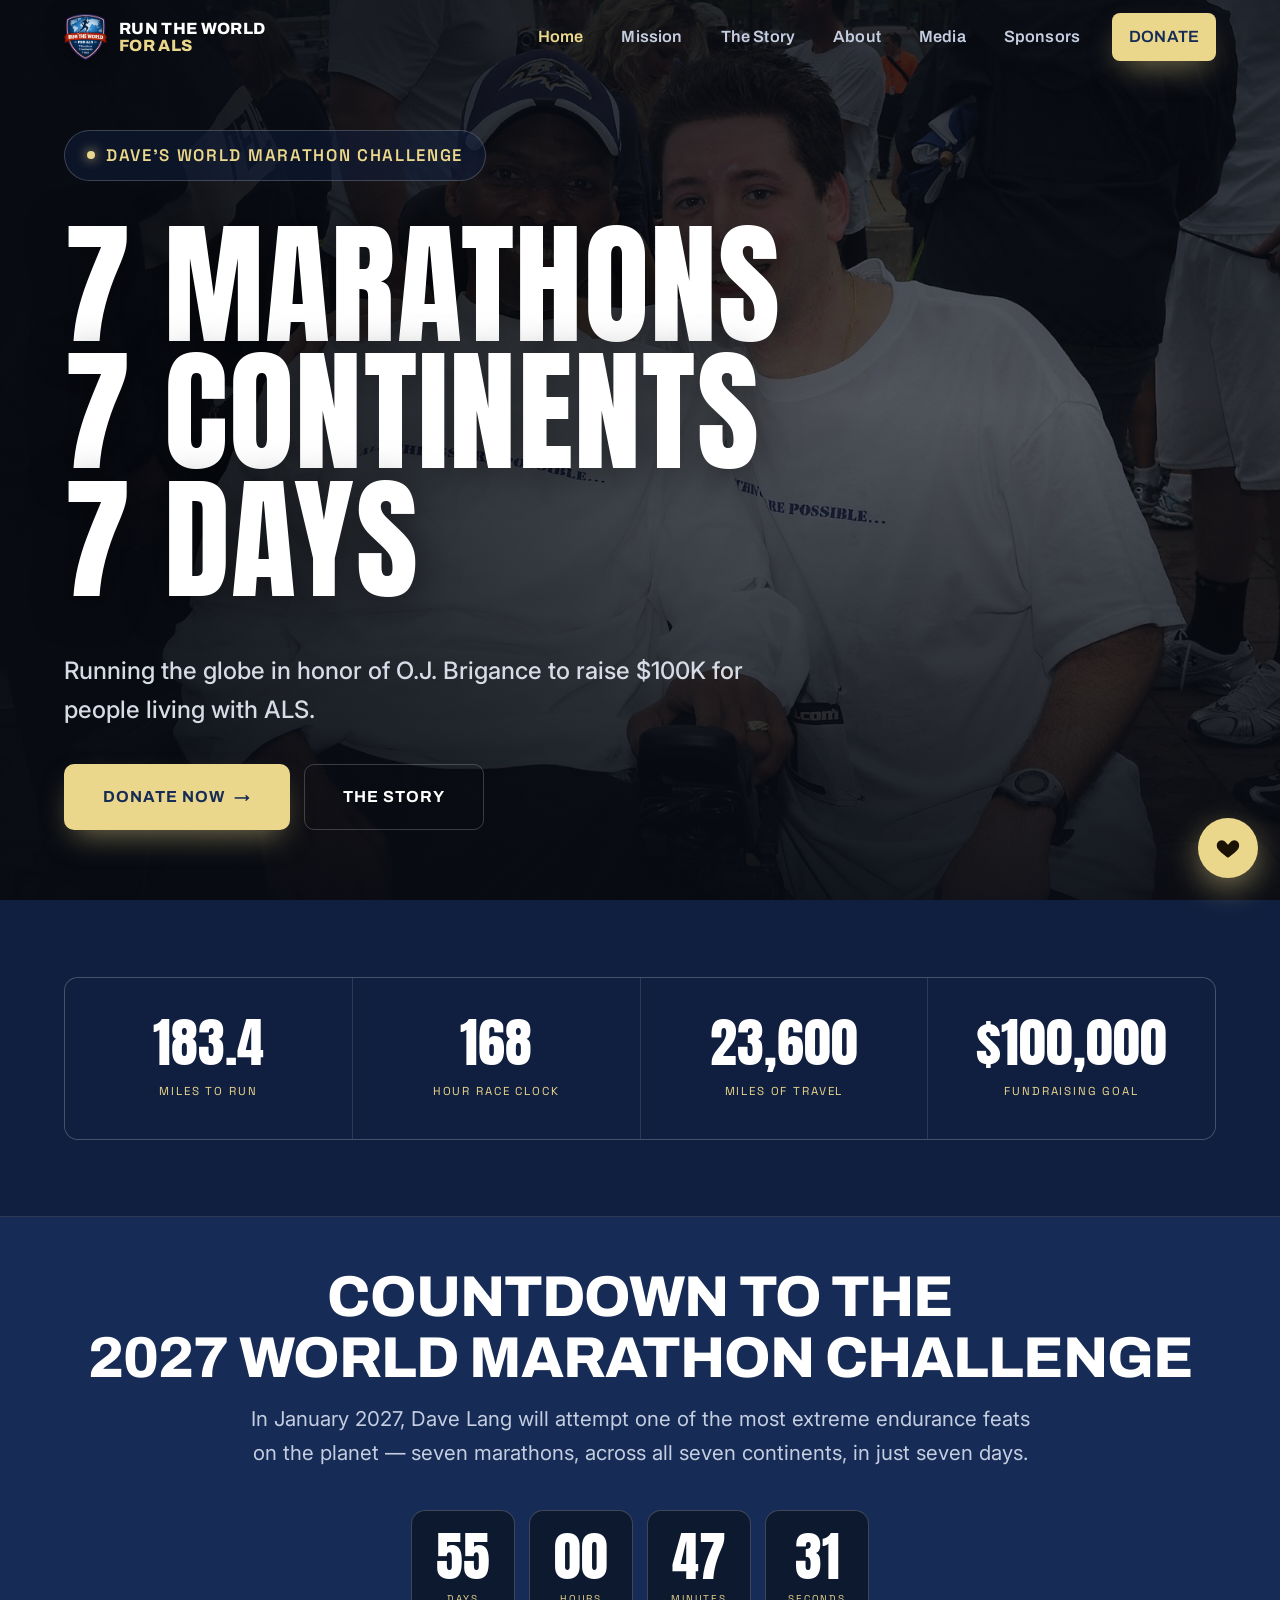
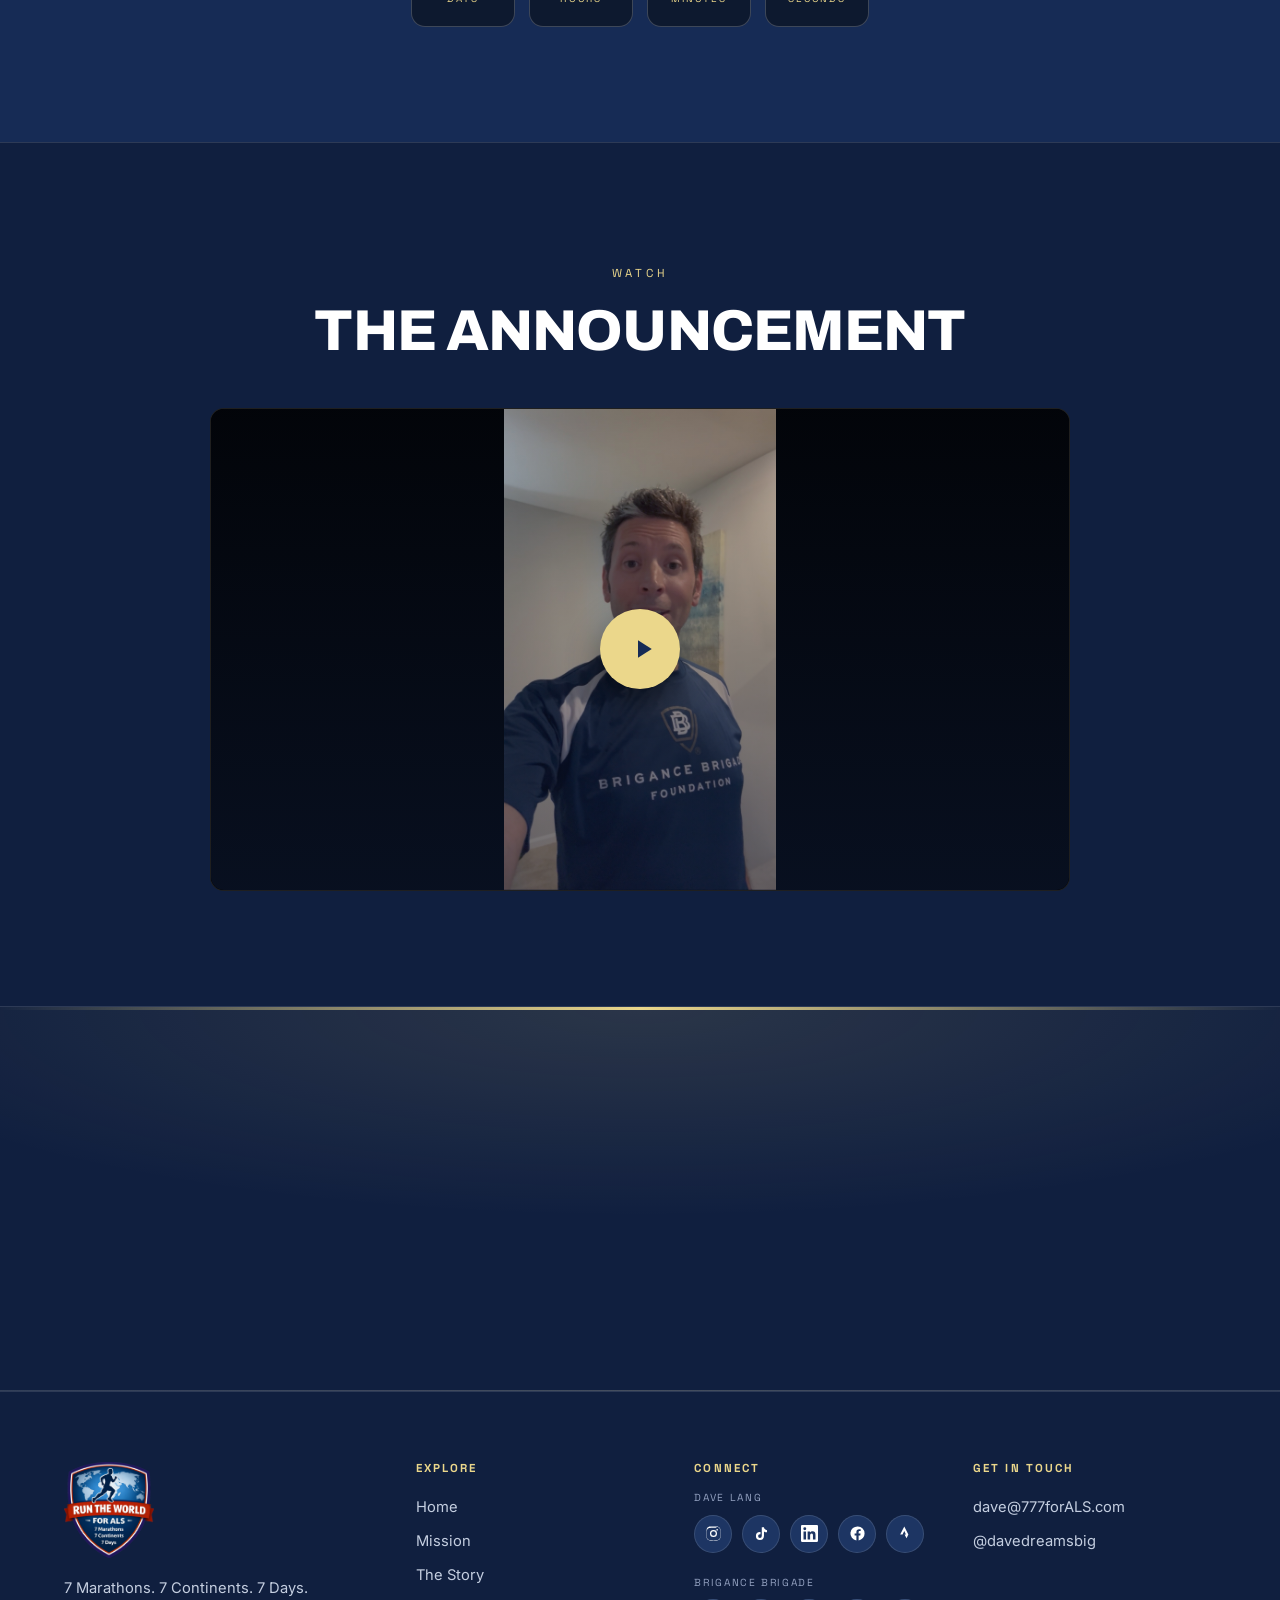
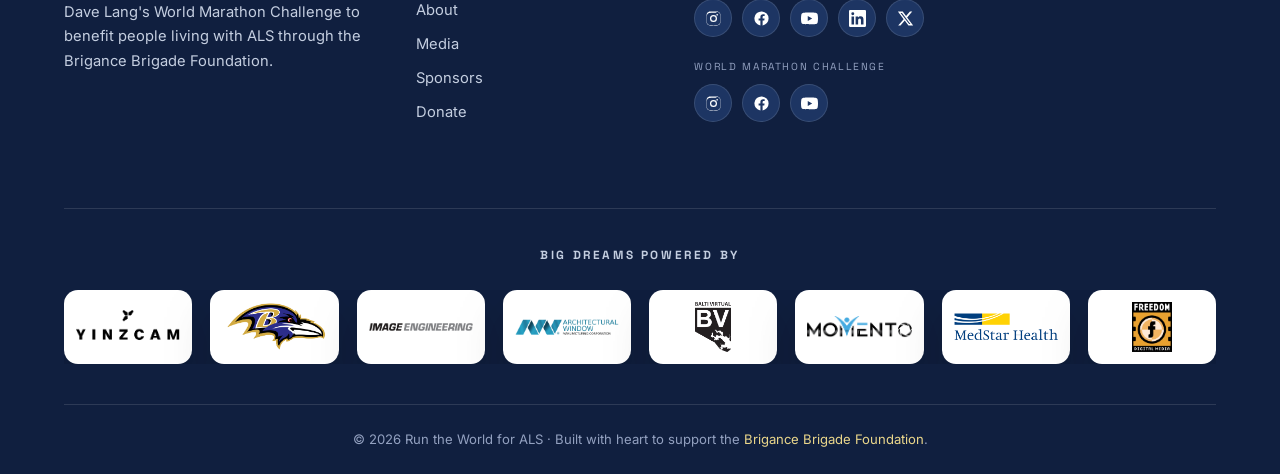
==== commit 50b00491: "Add files via upload" ====
--- a/index.html
+++ b/index.html
@@ -24,7 +24,7 @@
       <span class="brand-text"><b>Run the World</b><span>For ALS</span></span>
     </a>
     <nav class="nav-links" id="navLinks">
-      <a href="index.html" class="active">Home</a><a href="mission.html">Mission</a><a href="story.html">The Story</a><a href="about.html">About</a><a href="sponsors.html">Sponsors</a>
+      <a href="index.html" class="active">Home</a><a href="mission.html">Mission</a><a href="story.html">The Story</a><a href="about.html">About</a><a href="media.html">Media</a><a href="sponsors.html">Sponsors</a>
       <a href="donate.html" class="btn btn--primary nav-cta">Donate</a>
     </nav>
     <button class="nav-toggle" id="navToggle" aria-label="Menu" aria-expanded="false">
@@ -44,7 +44,7 @@
         <span class="ln">7 Continents</span>
         <span class="ln">7 Days</span>
       </h1>
-      <p class="hero__sub">Running the globe to raise $100K for people living with ALS.</p>
+      <p class="hero__sub">Running the globe in honor of O.J. Brigance to raise $100K for people living with ALS.</p>
       <div class="hero__cta">
         <a href="donate.html" class="btn btn--primary btn--lg">Donate Now <span class="arrow">&rarr;</span></a>
         <a href="story.html" class="btn btn--ghost btn--lg">The Story</a>
@@ -110,6 +110,7 @@
         <a href="mission.html">Mission</a>
         <a href="story.html">The Story</a>
         <a href="about.html">About</a>
+		<a href="media.html">Media</a>
         <a href="sponsors.html">Sponsors</a>
         <a href="donate.html">Donate</a>
       </div>
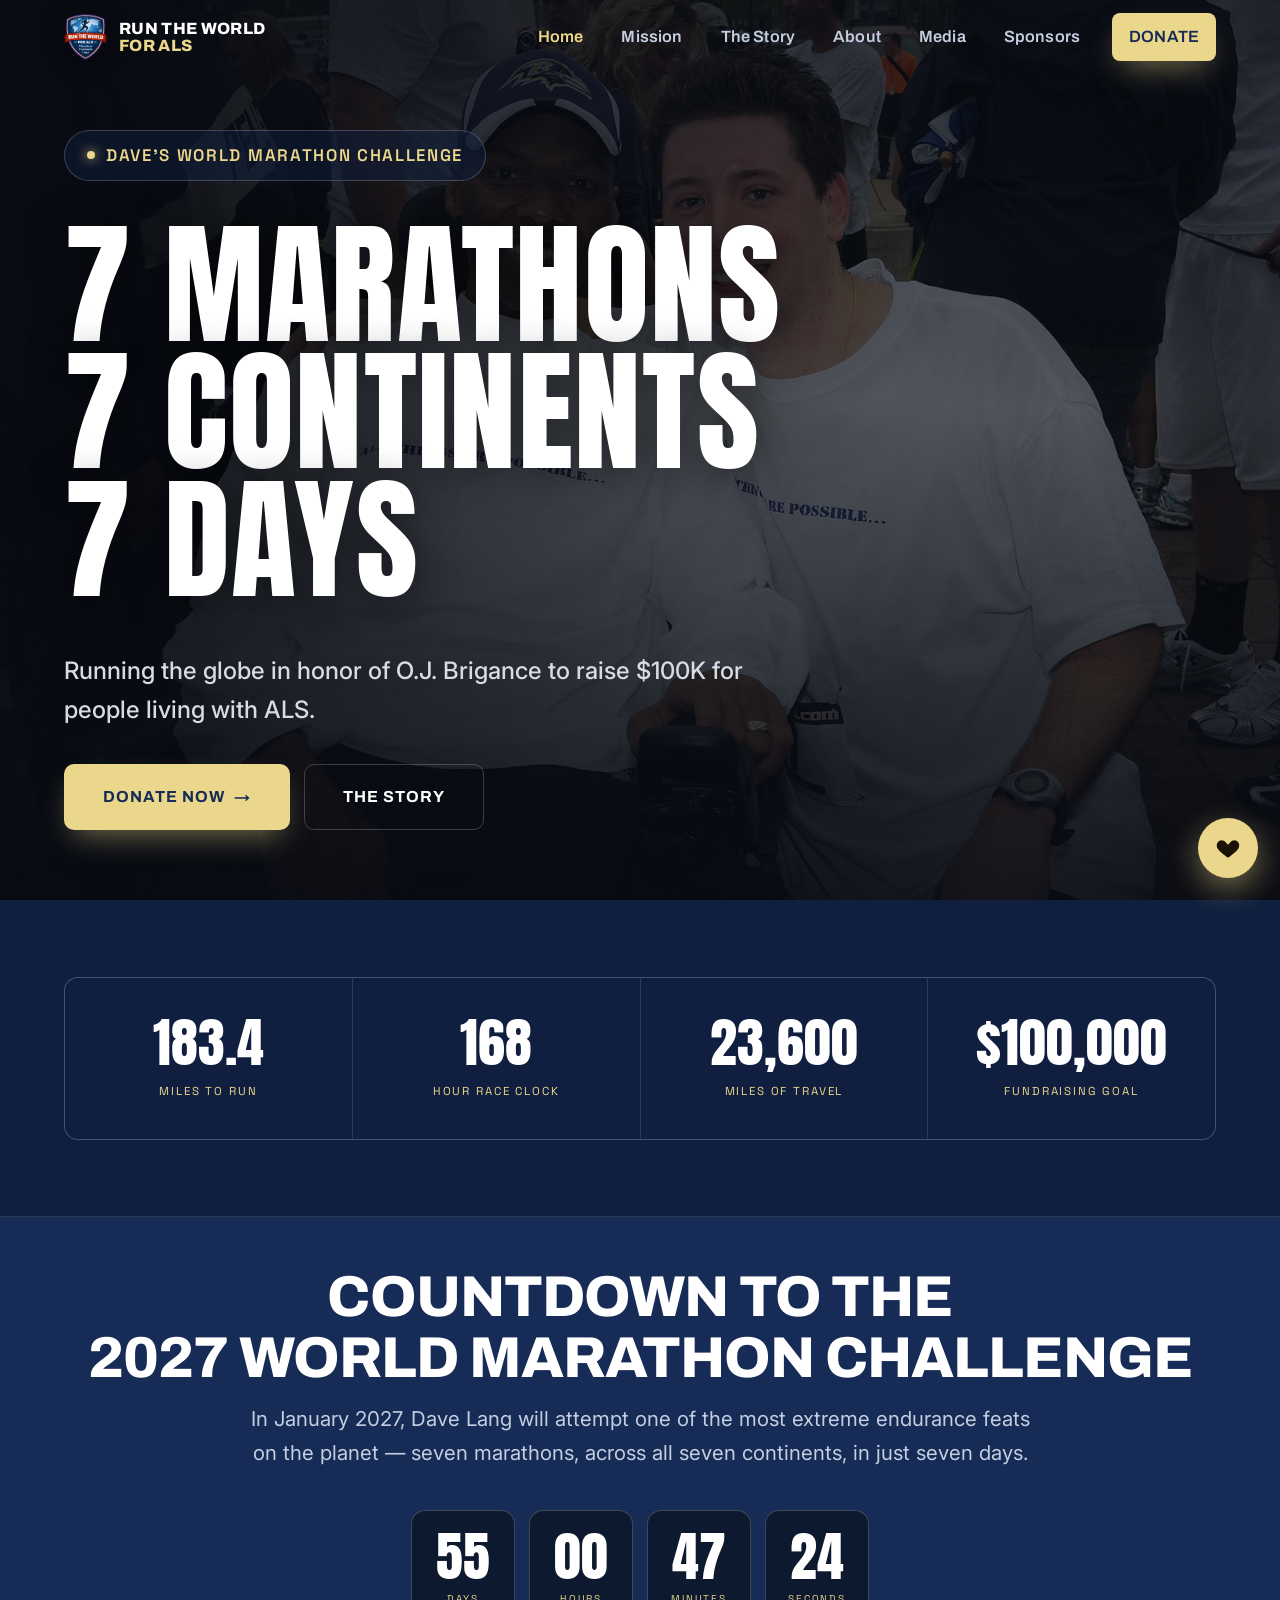
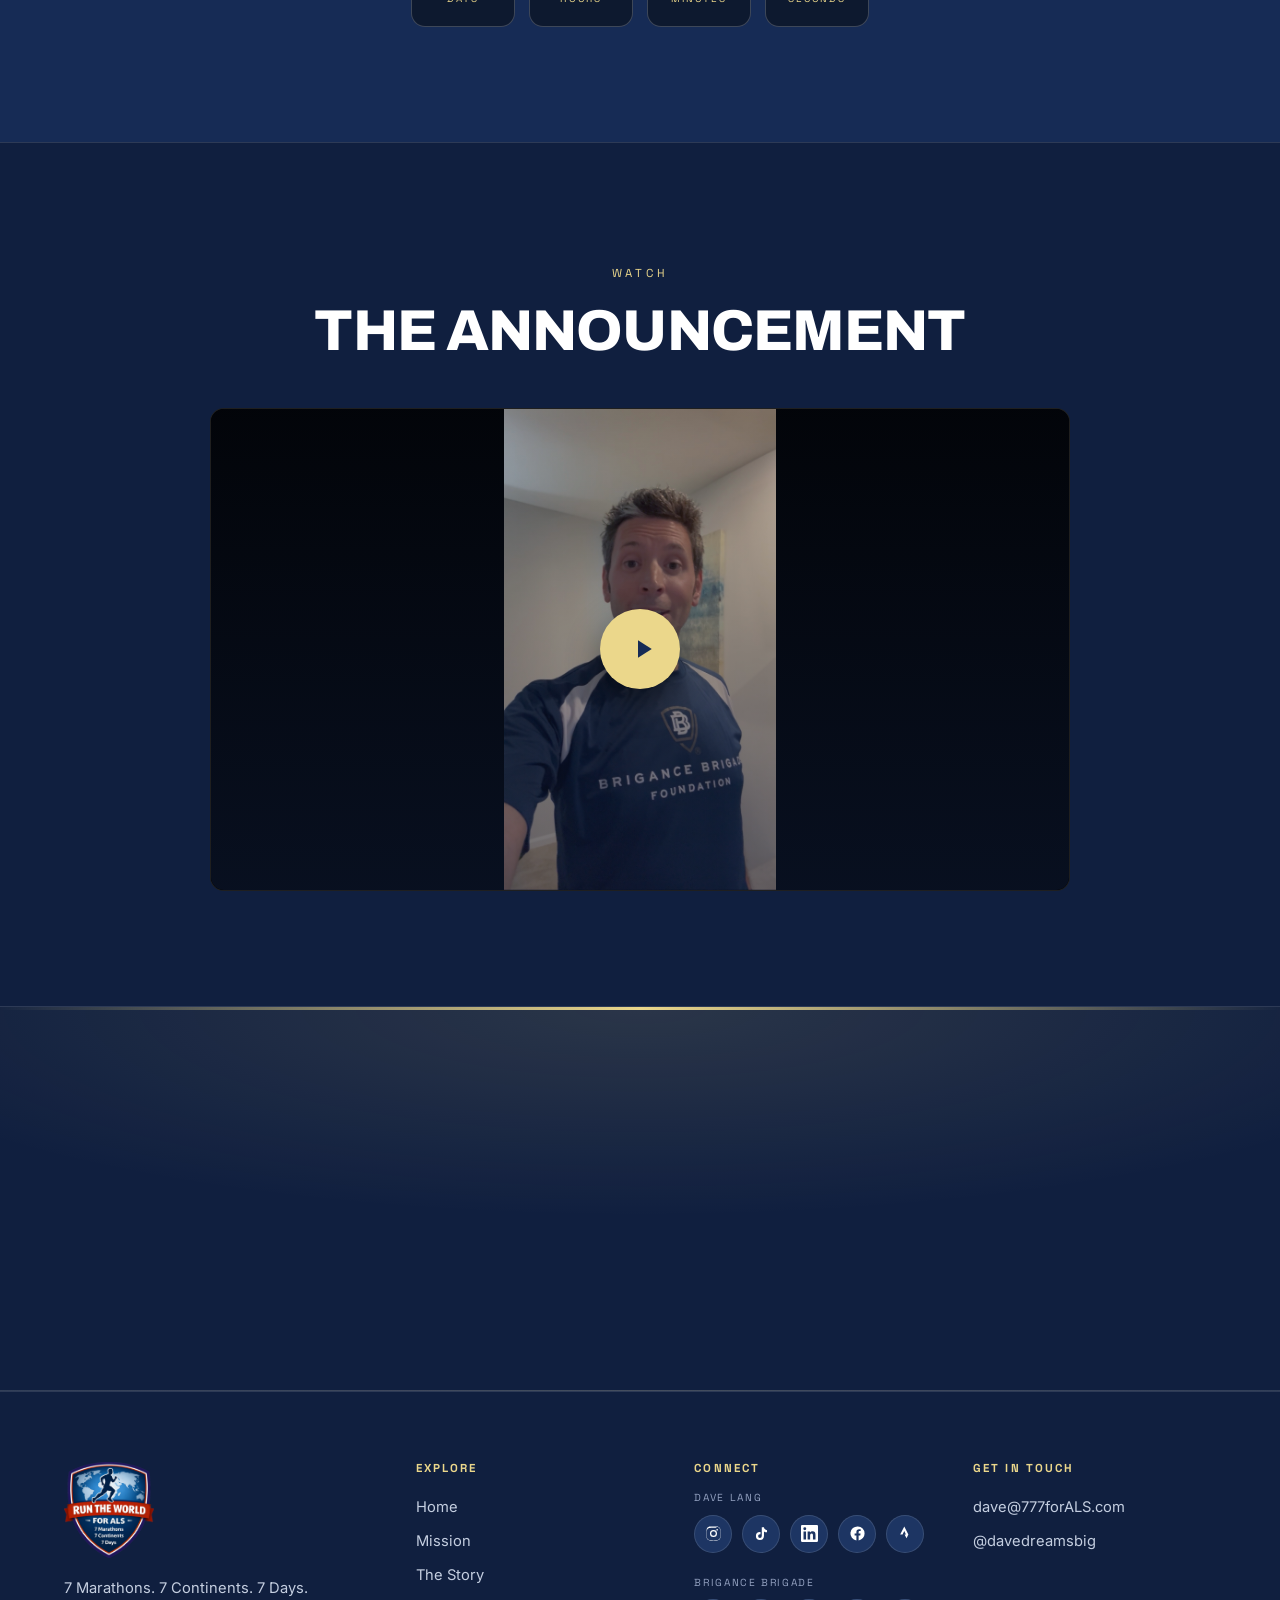
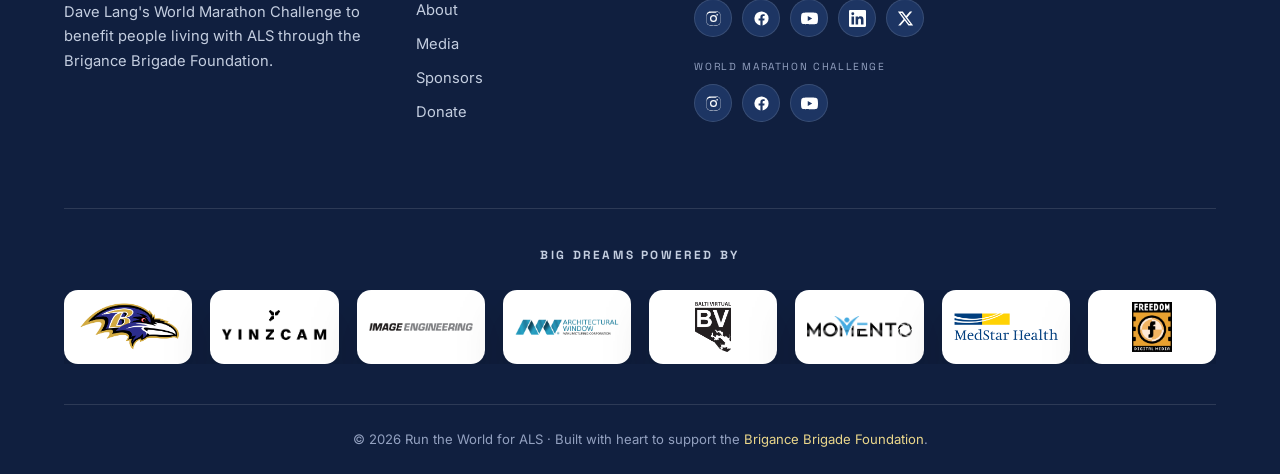
==== commit 81639002: "Add files via upload" ====
--- a/index.html
+++ b/index.html
@@ -129,7 +129,7 @@
 
     <div class="footer-sponsors">
       <h4>Big Dreams Powered By</h4>
-      <div class="footer-sponsors__row"><a class="sponsor-logo" href="https://www.yinzcam.com/" target="_blank" rel="noopener" title="YinzCam"><img src="assets/images/yinzcam.png" alt="YinzCam"></a><a class="sponsor-logo" href="https://www.baltimoreravens.com" target="_blank" rel="noopener" title="Baltimore Ravens"><img src="assets/images/ravens.png" alt="Baltimore Ravens"></a><a class="sponsor-logo" href="https://www.imageengineering.com/" target="_blank" rel="noopener" title="Image Engineering"><img src="assets/images/image-engineering.png" alt="Image Engineering"></a><a class="sponsor-logo" href="https://www.architecturalwindow.com/" target="_blank" rel="noopener" title="Architectural Window"><img src="assets/images/architectural-window.png" alt="Architectural Window"></a><a class="sponsor-logo" href="https://www.baltivirtual.com/" target="_blank" rel="noopener" title="Balti Virtual"><img src="assets/images/balti-virtual.png" alt="Balti Virtual"></a><a class="sponsor-logo" href="https://www.mymomento.com/" target="_blank" rel="noopener" title="Momento"><img src="assets/images/momento.png" alt="Momento"></a><a class="sponsor-logo" href="https://www.medstarhealth.org/" target="_blank" rel="noopener" title="MedStar Health"><img src="assets/images/medstar.png" alt="MedStar Health"></a><a class="sponsor-logo" href="https://www.freedomdigital.net/" target="_blank" rel="noopener" title="Freedom Digital Media"><img src="assets/images/freedom-digital.png" alt="Freedom Digital Media"></a></div>
+      <div class="footer-sponsors__row"><a class="sponsor-logo" href="https://www.baltimoreravens.com" target="_blank" rel="noopener" title="Baltimore Ravens"><img src="assets/images/ravens.png" alt="Baltimore Ravens"></a><a class="sponsor-logo" href="https://www.yinzcam.com/" target="_blank" rel="noopener" title="YinzCam"><img src="assets/images/yinzcam.png" alt="YinzCam"></a><a class="sponsor-logo" href="https://www.imageengineering.com/" target="_blank" rel="noopener" title="Image Engineering"><img src="assets/images/image-engineering.png" alt="Image Engineering"></a><a class="sponsor-logo" href="https://www.architecturalwindow.com/" target="_blank" rel="noopener" title="Architectural Window"><img src="assets/images/architectural-window.png" alt="Architectural Window"></a><a class="sponsor-logo" href="https://www.baltivirtual.com/" target="_blank" rel="noopener" title="Balti Virtual"><img src="assets/images/balti-virtual.png" alt="Balti Virtual"></a><a class="sponsor-logo" href="https://www.mymomento.com/" target="_blank" rel="noopener" title="Momento"><img src="assets/images/momento.png" alt="Momento"></a><a class="sponsor-logo" href="https://www.medstarhealth.org/" target="_blank" rel="noopener" title="MedStar Health"><img src="assets/images/medstar.png" alt="MedStar Health"></a><a class="sponsor-logo" href="https://www.freedomdigital.net/" target="_blank" rel="noopener" title="Freedom Digital Media"><img src="assets/images/freedom-digital.png" alt="Freedom Digital Media"></a></div>
     </div>
 
     <div class="footer-bottom">
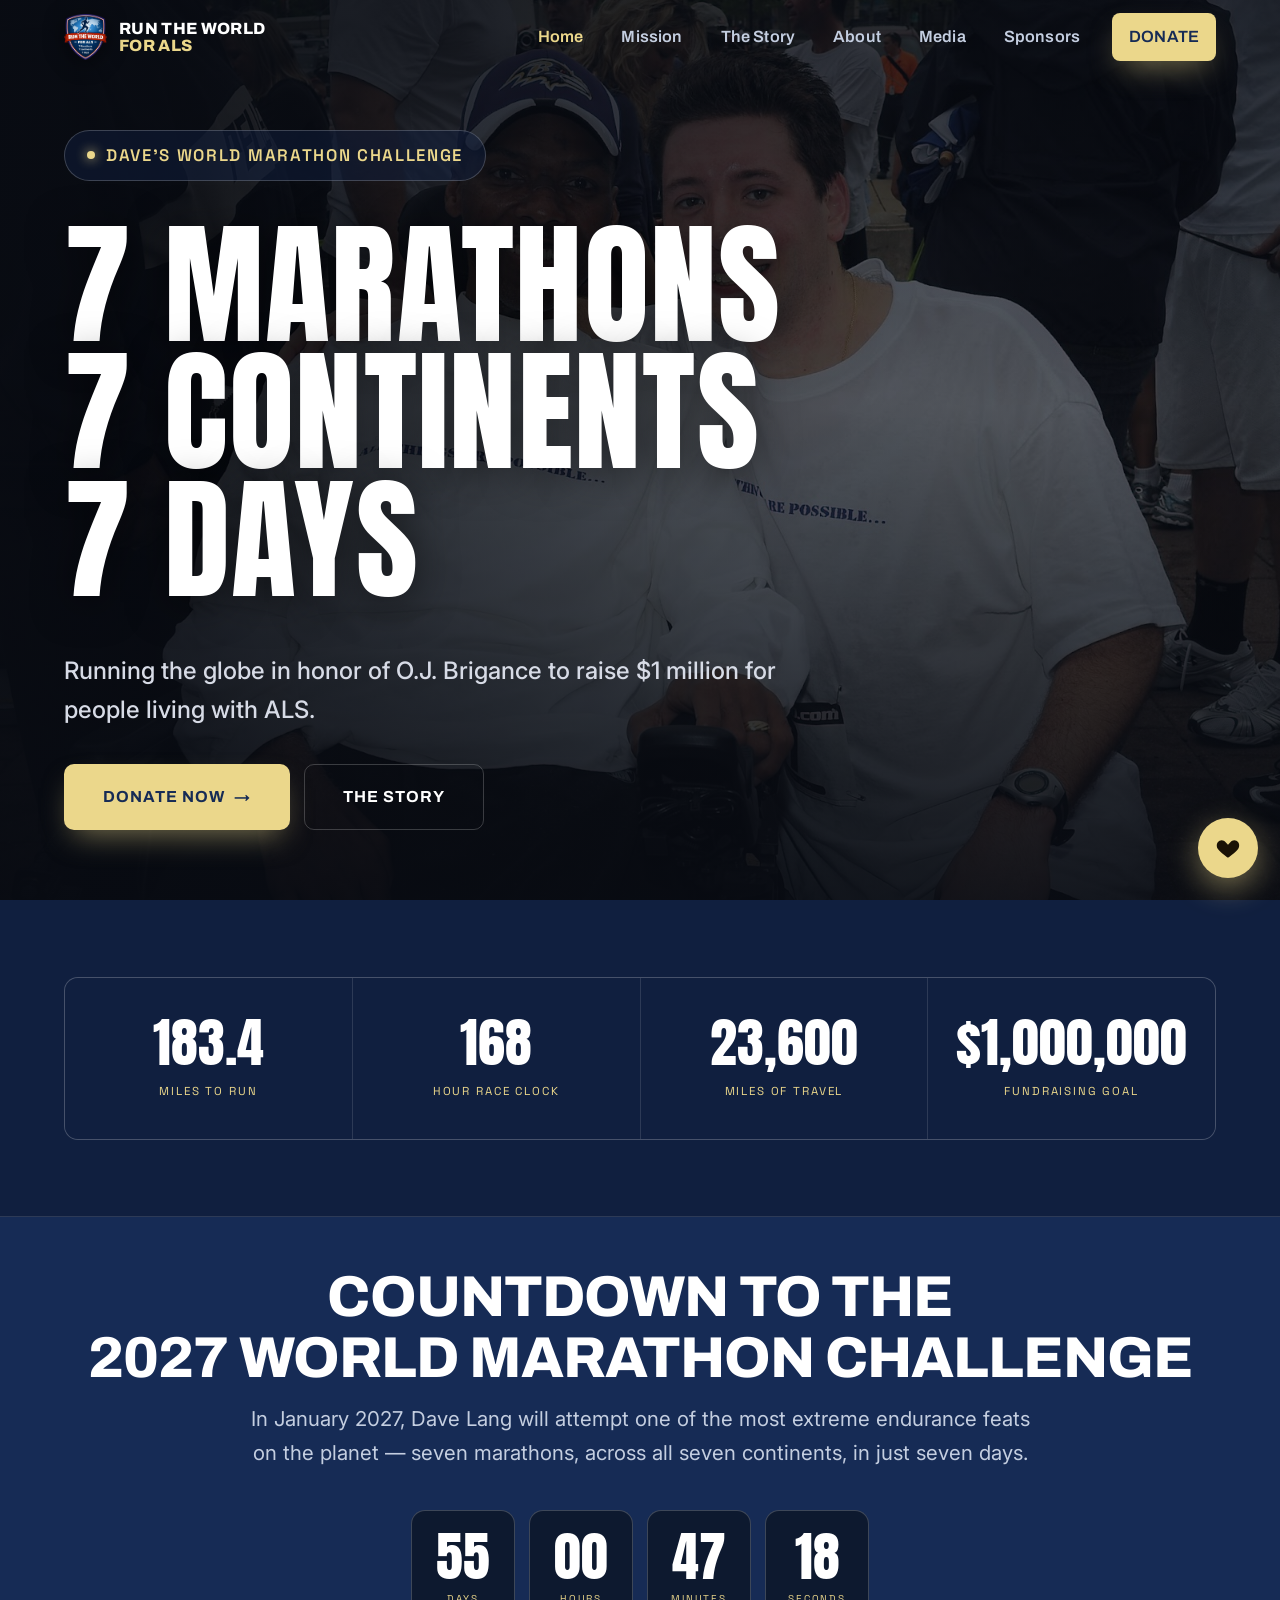
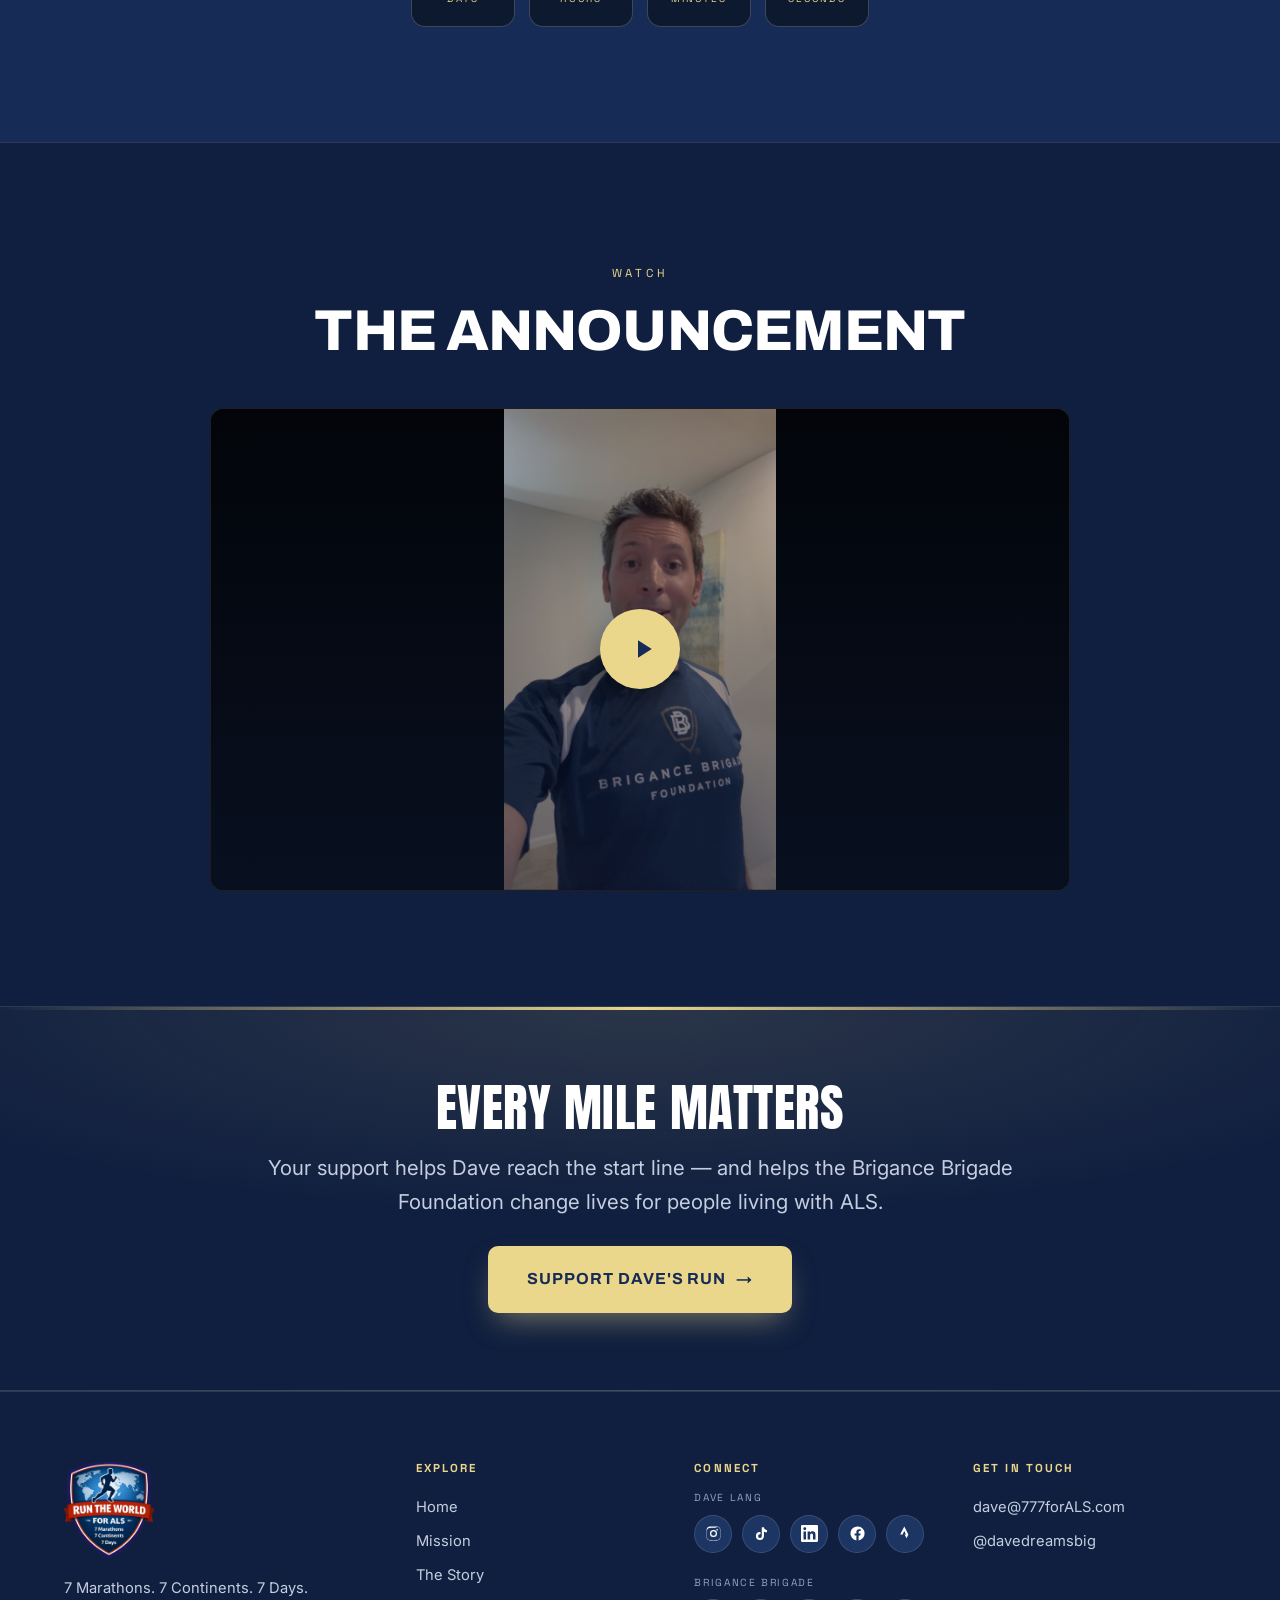
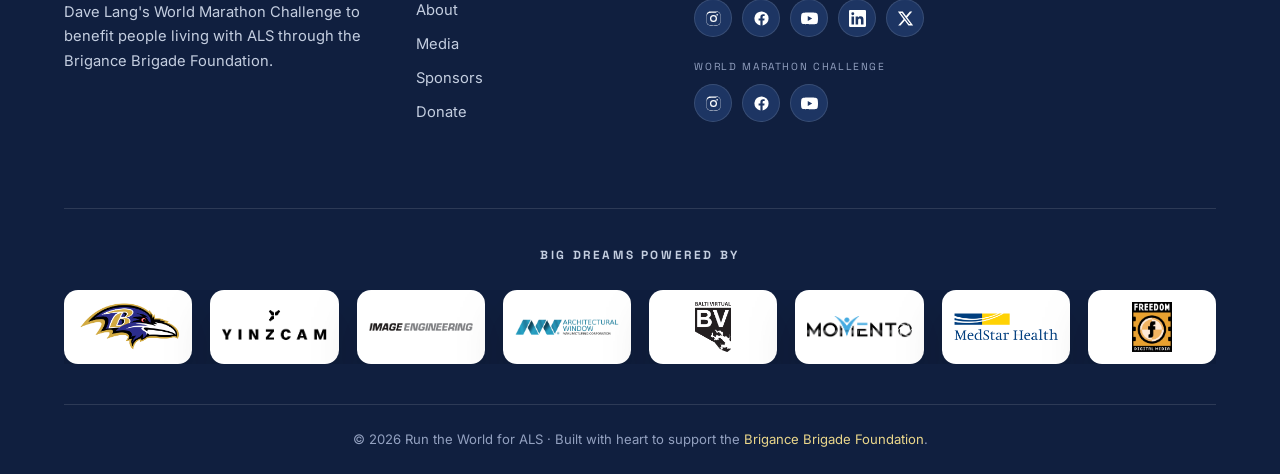
==== commit 585cd72b: "Add files via upload" ====
--- a/index.html
+++ b/index.html
@@ -44,7 +44,7 @@
         <span class="ln">7 Continents</span>
         <span class="ln">7 Days</span>
       </h1>
-      <p class="hero__sub">Running the globe in honor of O.J. Brigance to raise $100K for people living with ALS.</p>
+      <p class="hero__sub">Running the globe in honor of O.J. Brigance to raise $1 million for people living with ALS.</p>
       <div class="hero__cta">
         <a href="donate.html" class="btn btn--primary btn--lg">Donate Now <span class="arrow">&rarr;</span></a>
         <a href="story.html" class="btn btn--ghost btn--lg">The Story</a>
@@ -59,7 +59,7 @@
       <div class="stat"><div class="stat__num">183.4</div><div class="stat__label">Miles To Run</div></div>
       <div class="stat"><div class="stat__num">168</div><div class="stat__label">Hour Race Clock</div></div>
       <div class="stat"><div class="stat__num">23,600</div><div class="stat__label">Miles Of Travel</div></div>
-      <div class="stat"><div class="stat__num">$100,000</div><div class="stat__label">Fundraising Goal</div></div>
+      <div class="stat"><div class="stat__num">$1,000,000</div><div class="stat__label">Fundraising Goal</div></div>
     </div>
   </div>
 </section>
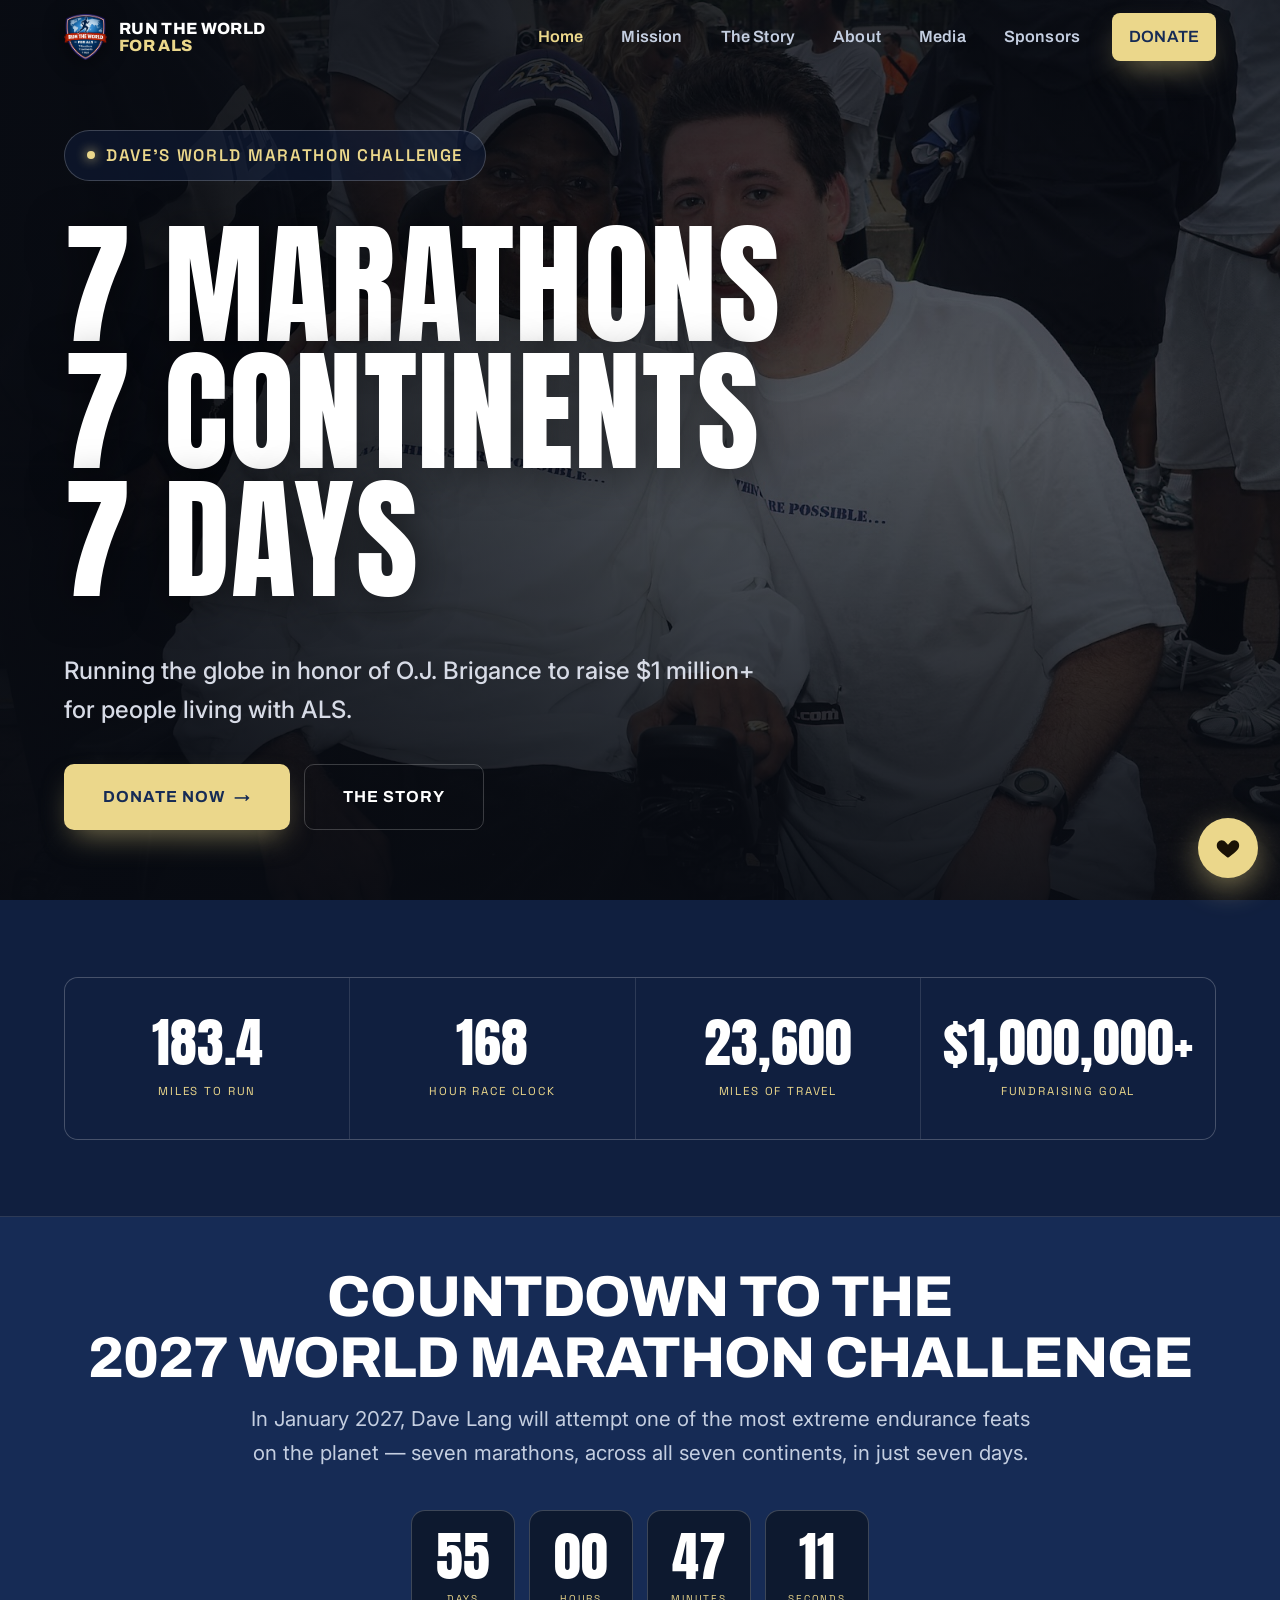
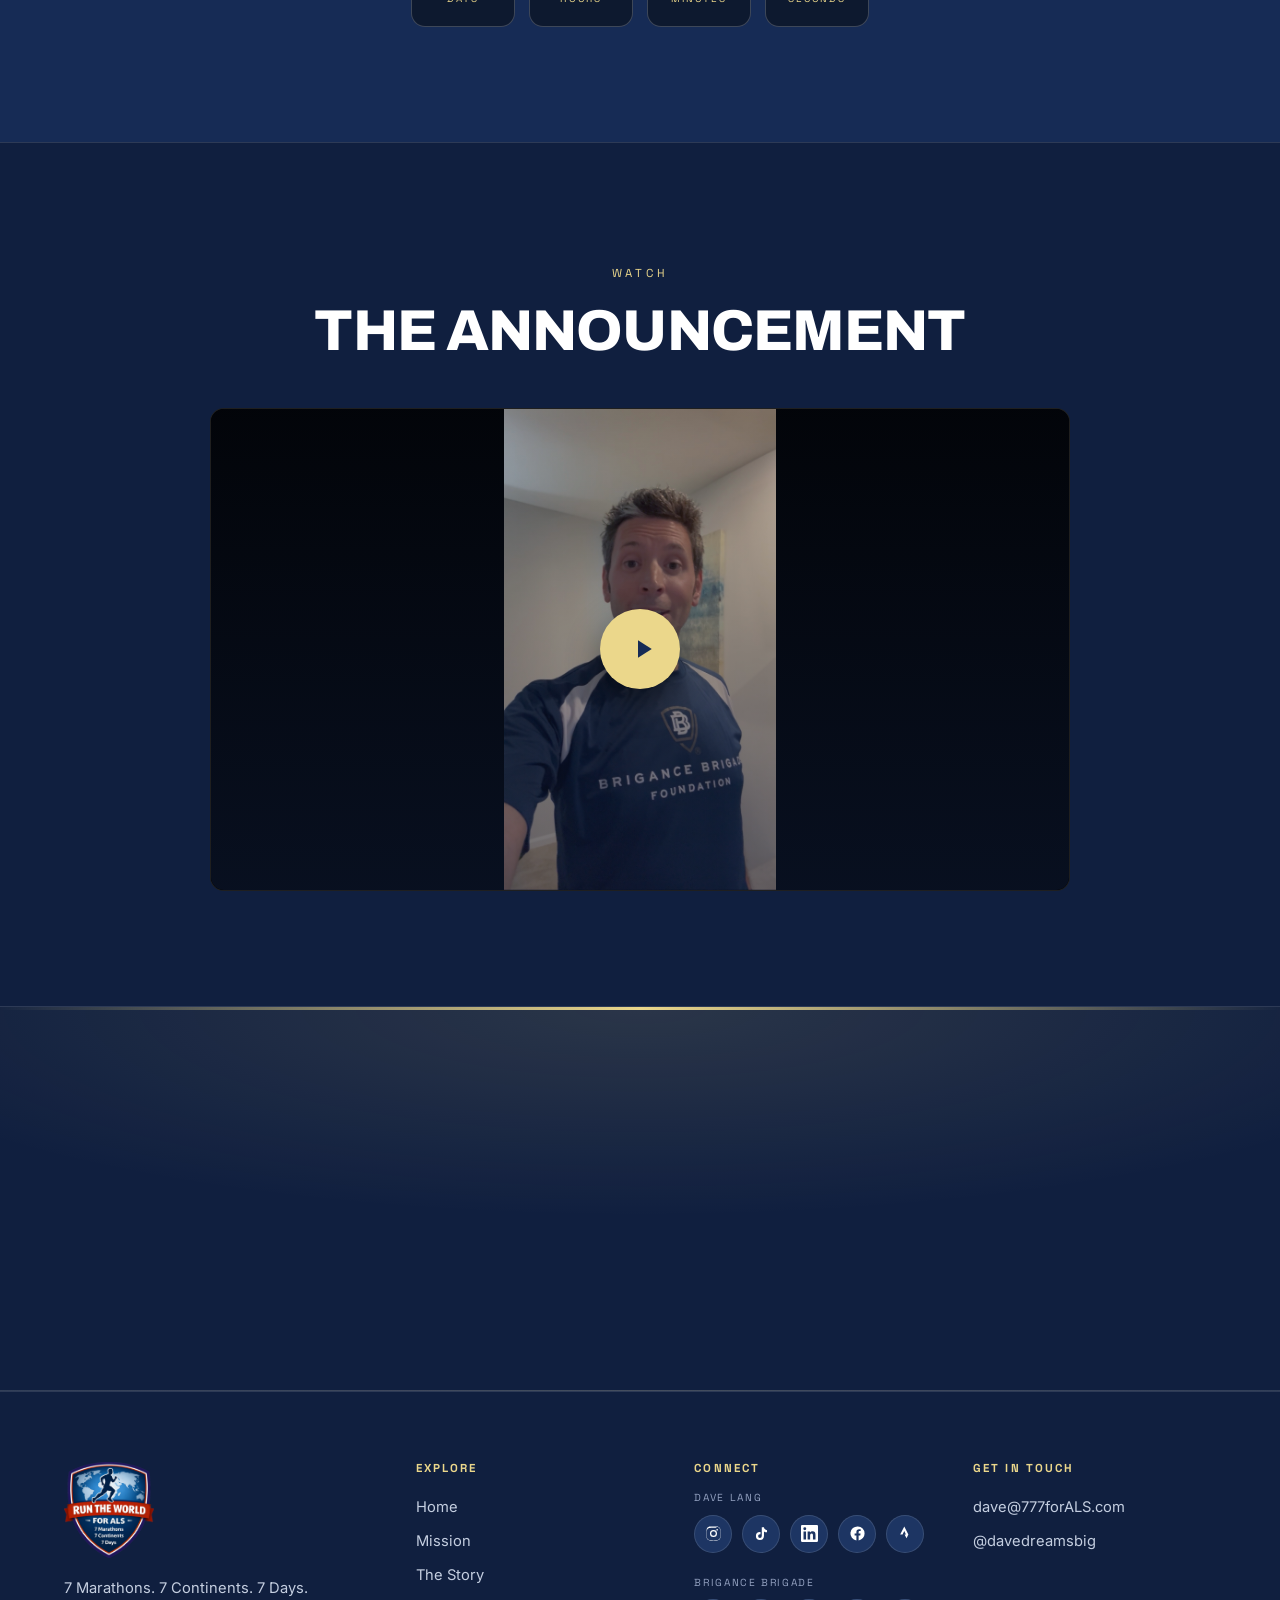
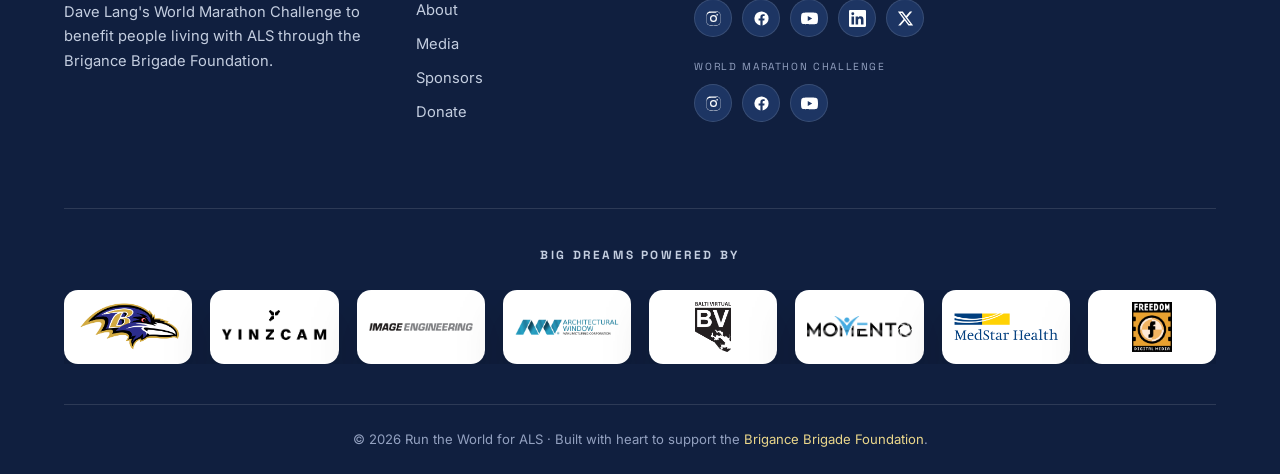
==== commit ceb0db78: "Add files via upload" ====
--- a/index.html
+++ b/index.html
@@ -44,7 +44,7 @@
         <span class="ln">7 Continents</span>
         <span class="ln">7 Days</span>
       </h1>
-      <p class="hero__sub">Running the globe in honor of O.J. Brigance to raise $1 million for people living with ALS.</p>
+      <p class="hero__sub">Running the globe in honor of O.J. Brigance to raise $1 million+ for people living with ALS.</p>
       <div class="hero__cta">
         <a href="donate.html" class="btn btn--primary btn--lg">Donate Now <span class="arrow">&rarr;</span></a>
         <a href="story.html" class="btn btn--ghost btn--lg">The Story</a>
@@ -59,7 +59,7 @@
       <div class="stat"><div class="stat__num">183.4</div><div class="stat__label">Miles To Run</div></div>
       <div class="stat"><div class="stat__num">168</div><div class="stat__label">Hour Race Clock</div></div>
       <div class="stat"><div class="stat__num">23,600</div><div class="stat__label">Miles Of Travel</div></div>
-      <div class="stat"><div class="stat__num">$1,000,000</div><div class="stat__label">Fundraising Goal</div></div>
+      <div class="stat"><div class="stat__num">$1,000,000+</div><div class="stat__label">Fundraising Goal</div></div>
     </div>
   </div>
 </section>
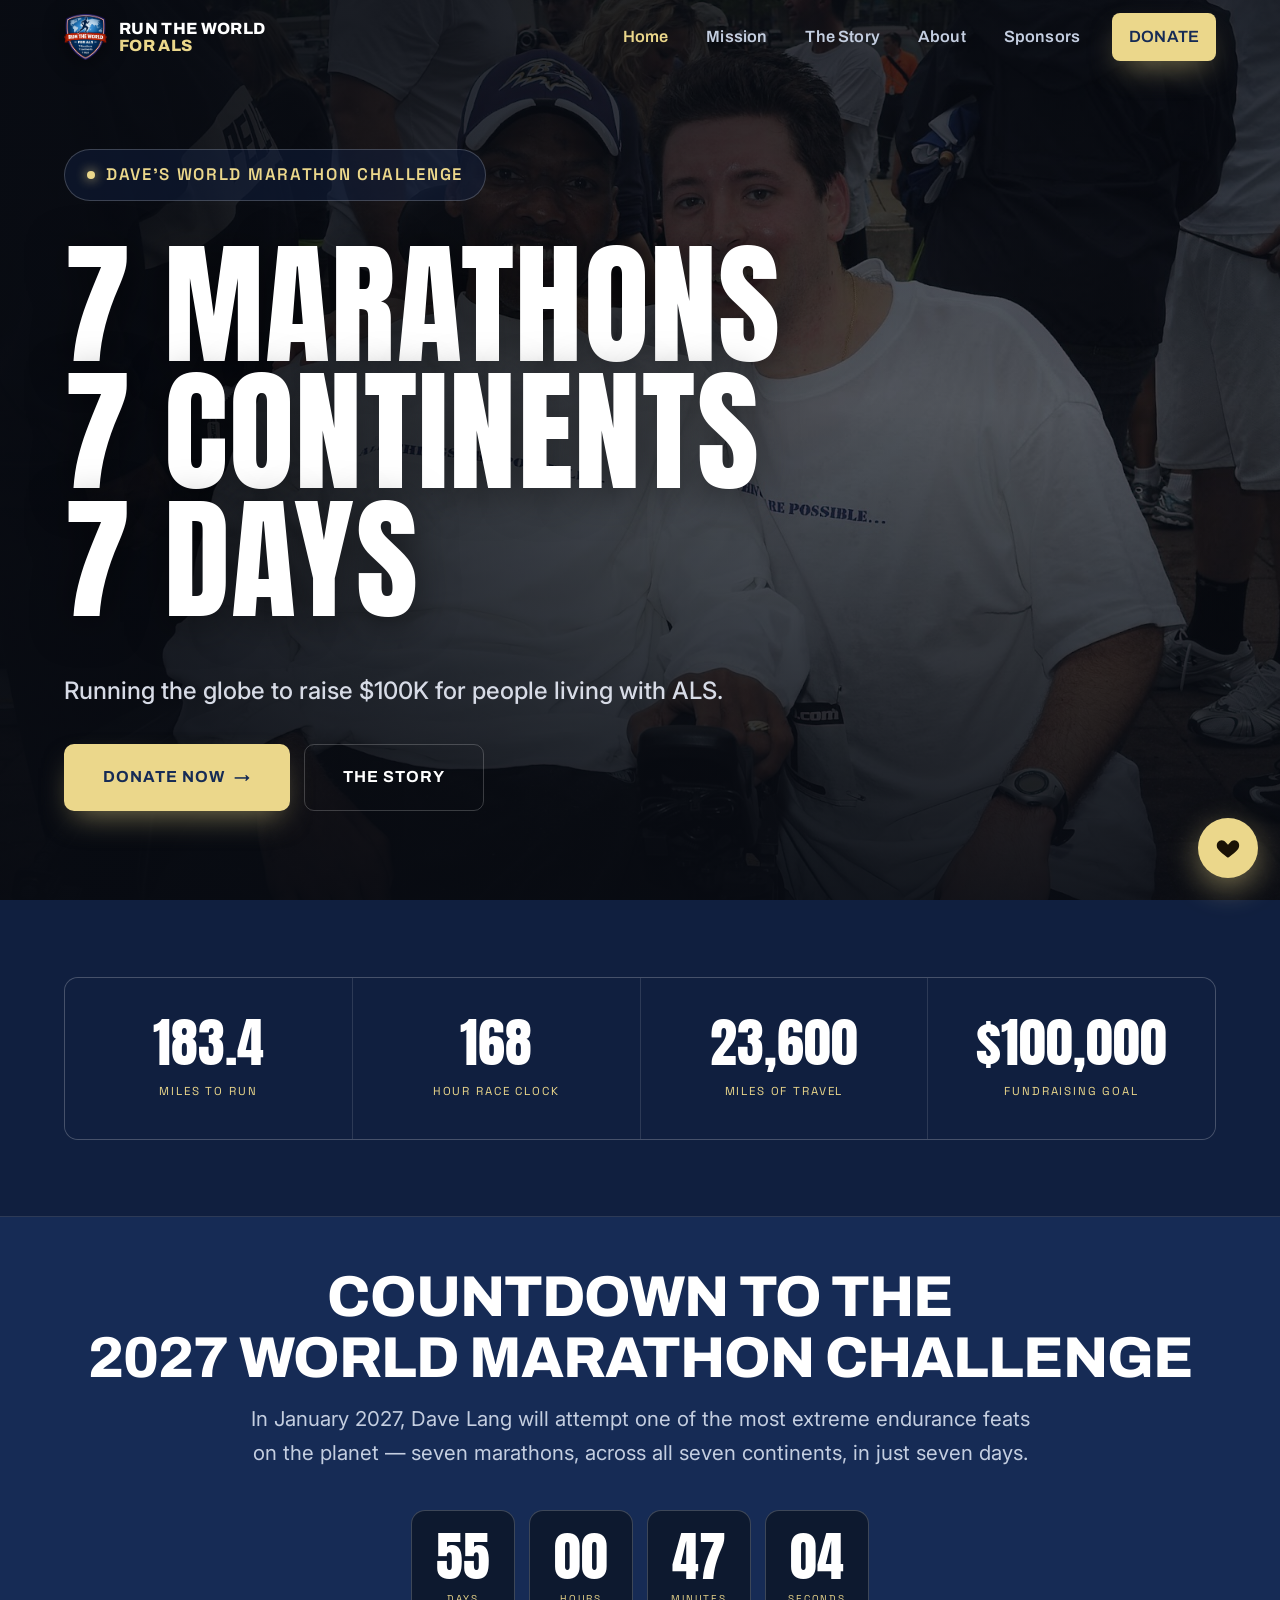
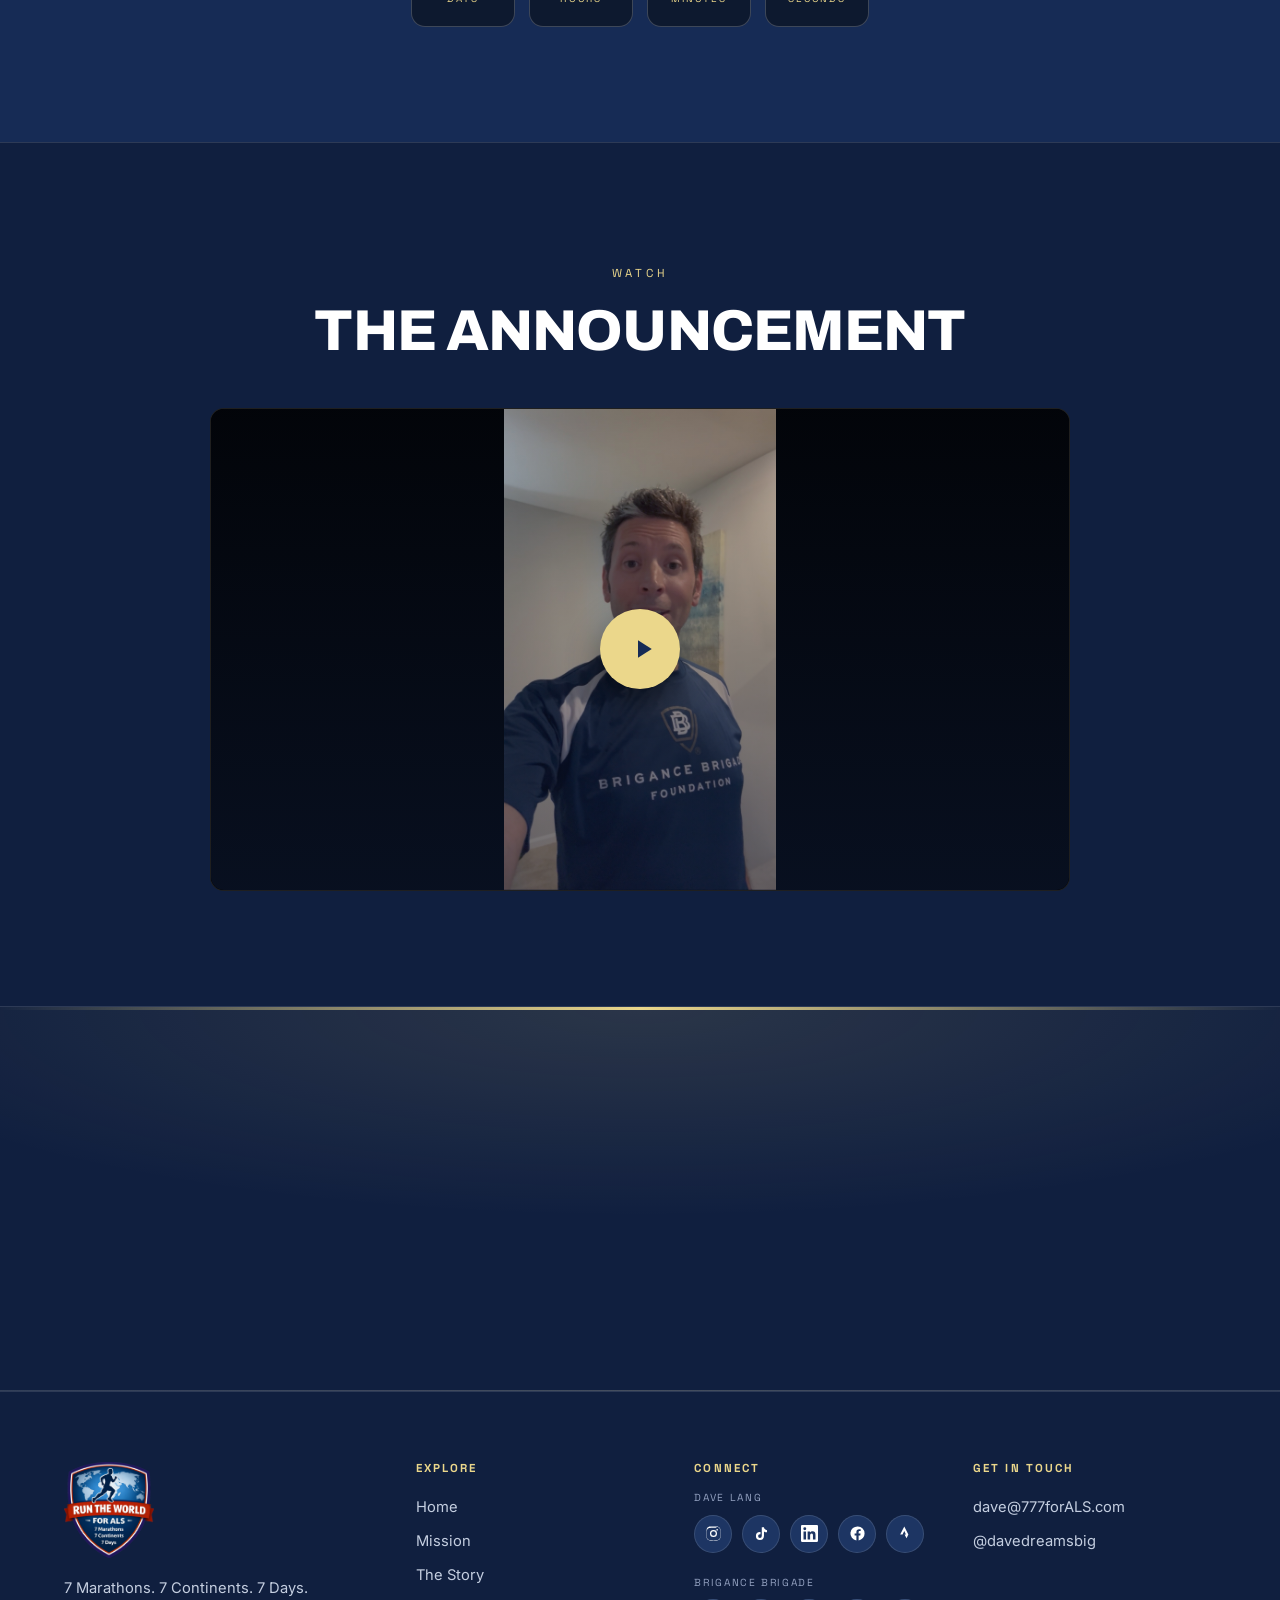
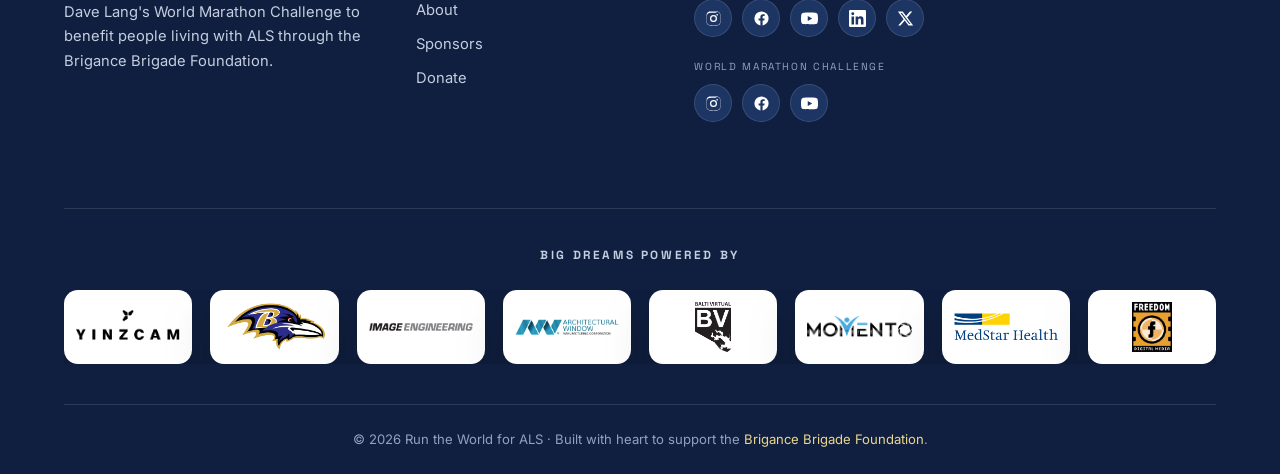
==== commit 118b6673: "Add files via upload" ====
--- a/index.html
+++ b/index.html
@@ -1,6 +1,15 @@
 <!DOCTYPE html>
 <html lang="en">
 <head>
+<!-- Google tag (gtag.js) -->
+<script async src="https://www.googletagmanager.com/gtag/js?id=G-1GBB0ZV9VD"></script>
+<script>
+  window.dataLayer = window.dataLayer || [];
+  function gtag(){dataLayer.push(arguments);}
+  gtag('js', new Date());
+
+  gtag('config', 'G-1GBB0ZV9VD');
+</script>
 <meta charset="UTF-8">
 <meta name="viewport" content="width=device-width, initial-scale=1.0">
 <title>Run the World for ALS | 777 for ALS</title>
@@ -24,7 +33,7 @@
       <span class="brand-text"><b>Run the World</b><span>For ALS</span></span>
     </a>
     <nav class="nav-links" id="navLinks">
-      <a href="index.html" class="active">Home</a><a href="mission.html">Mission</a><a href="story.html">The Story</a><a href="about.html">About</a><a href="media.html">Media</a><a href="sponsors.html">Sponsors</a>
+      <a href="index.html" class="active">Home</a><a href="mission.html">Mission</a><a href="story.html">The Story</a><a href="about.html">About</a><a href="sponsors.html">Sponsors</a>
       <a href="donate.html" class="btn btn--primary nav-cta">Donate</a>
     </nav>
     <button class="nav-toggle" id="navToggle" aria-label="Menu" aria-expanded="false">
@@ -44,7 +53,7 @@
         <span class="ln">7 Continents</span>
         <span class="ln">7 Days</span>
       </h1>
-      <p class="hero__sub">Running the globe in honor of O.J. Brigance to raise $1 million+ for people living with ALS.</p>
+      <p class="hero__sub">Running the globe to raise $100K for people living with ALS.</p>
       <div class="hero__cta">
         <a href="donate.html" class="btn btn--primary btn--lg">Donate Now <span class="arrow">&rarr;</span></a>
         <a href="story.html" class="btn btn--ghost btn--lg">The Story</a>
@@ -59,7 +68,7 @@
       <div class="stat"><div class="stat__num">183.4</div><div class="stat__label">Miles To Run</div></div>
       <div class="stat"><div class="stat__num">168</div><div class="stat__label">Hour Race Clock</div></div>
       <div class="stat"><div class="stat__num">23,600</div><div class="stat__label">Miles Of Travel</div></div>
-      <div class="stat"><div class="stat__num">$1,000,000+</div><div class="stat__label">Fundraising Goal</div></div>
+      <div class="stat"><div class="stat__num">$100,000</div><div class="stat__label">Fundraising Goal</div></div>
     </div>
   </div>
 </section>
@@ -110,7 +119,6 @@
         <a href="mission.html">Mission</a>
         <a href="story.html">The Story</a>
         <a href="about.html">About</a>
-		<a href="media.html">Media</a>
         <a href="sponsors.html">Sponsors</a>
         <a href="donate.html">Donate</a>
       </div>
@@ -129,7 +137,7 @@
 
     <div class="footer-sponsors">
       <h4>Big Dreams Powered By</h4>
-      <div class="footer-sponsors__row"><a class="sponsor-logo" href="https://www.baltimoreravens.com" target="_blank" rel="noopener" title="Baltimore Ravens"><img src="assets/images/ravens.png" alt="Baltimore Ravens"></a><a class="sponsor-logo" href="https://www.yinzcam.com/" target="_blank" rel="noopener" title="YinzCam"><img src="assets/images/yinzcam.png" alt="YinzCam"></a><a class="sponsor-logo" href="https://www.imageengineering.com/" target="_blank" rel="noopener" title="Image Engineering"><img src="assets/images/image-engineering.png" alt="Image Engineering"></a><a class="sponsor-logo" href="https://www.architecturalwindow.com/" target="_blank" rel="noopener" title="Architectural Window"><img src="assets/images/architectural-window.png" alt="Architectural Window"></a><a class="sponsor-logo" href="https://www.baltivirtual.com/" target="_blank" rel="noopener" title="Balti Virtual"><img src="assets/images/balti-virtual.png" alt="Balti Virtual"></a><a class="sponsor-logo" href="https://www.mymomento.com/" target="_blank" rel="noopener" title="Momento"><img src="assets/images/momento.png" alt="Momento"></a><a class="sponsor-logo" href="https://www.medstarhealth.org/" target="_blank" rel="noopener" title="MedStar Health"><img src="assets/images/medstar.png" alt="MedStar Health"></a><a class="sponsor-logo" href="https://www.freedomdigital.net/" target="_blank" rel="noopener" title="Freedom Digital Media"><img src="assets/images/freedom-digital.png" alt="Freedom Digital Media"></a></div>
+      <div class="footer-sponsors__row"><a class="sponsor-logo" href="https://www.yinzcam.com/" target="_blank" rel="noopener" title="YinzCam"><img src="assets/images/yinzcam.png" alt="YinzCam"></a><a class="sponsor-logo" href="https://www.baltimoreravens.com" target="_blank" rel="noopener" title="Baltimore Ravens"><img src="assets/images/ravens.png" alt="Baltimore Ravens"></a><a class="sponsor-logo" href="https://www.imageengineering.com/" target="_blank" rel="noopener" title="Image Engineering"><img src="assets/images/image-engineering.png" alt="Image Engineering"></a><a class="sponsor-logo" href="https://www.architecturalwindow.com/" target="_blank" rel="noopener" title="Architectural Window"><img src="assets/images/architectural-window.png" alt="Architectural Window"></a><a class="sponsor-logo" href="https://www.baltivirtual.com/" target="_blank" rel="noopener" title="Balti Virtual"><img src="assets/images/balti-virtual.png" alt="Balti Virtual"></a><a class="sponsor-logo" href="https://www.mymomento.com/" target="_blank" rel="noopener" title="Momento"><img src="assets/images/momento.png" alt="Momento"></a><a class="sponsor-logo" href="https://www.medstarhealth.org/" target="_blank" rel="noopener" title="MedStar Health"><img src="assets/images/medstar.png" alt="MedStar Health"></a><a class="sponsor-logo" href="https://www.freedomdigital.net/" target="_blank" rel="noopener" title="Freedom Digital Media"><img src="assets/images/freedom-digital.png" alt="Freedom Digital Media"></a></div>
     </div>
 
     <div class="footer-bottom">
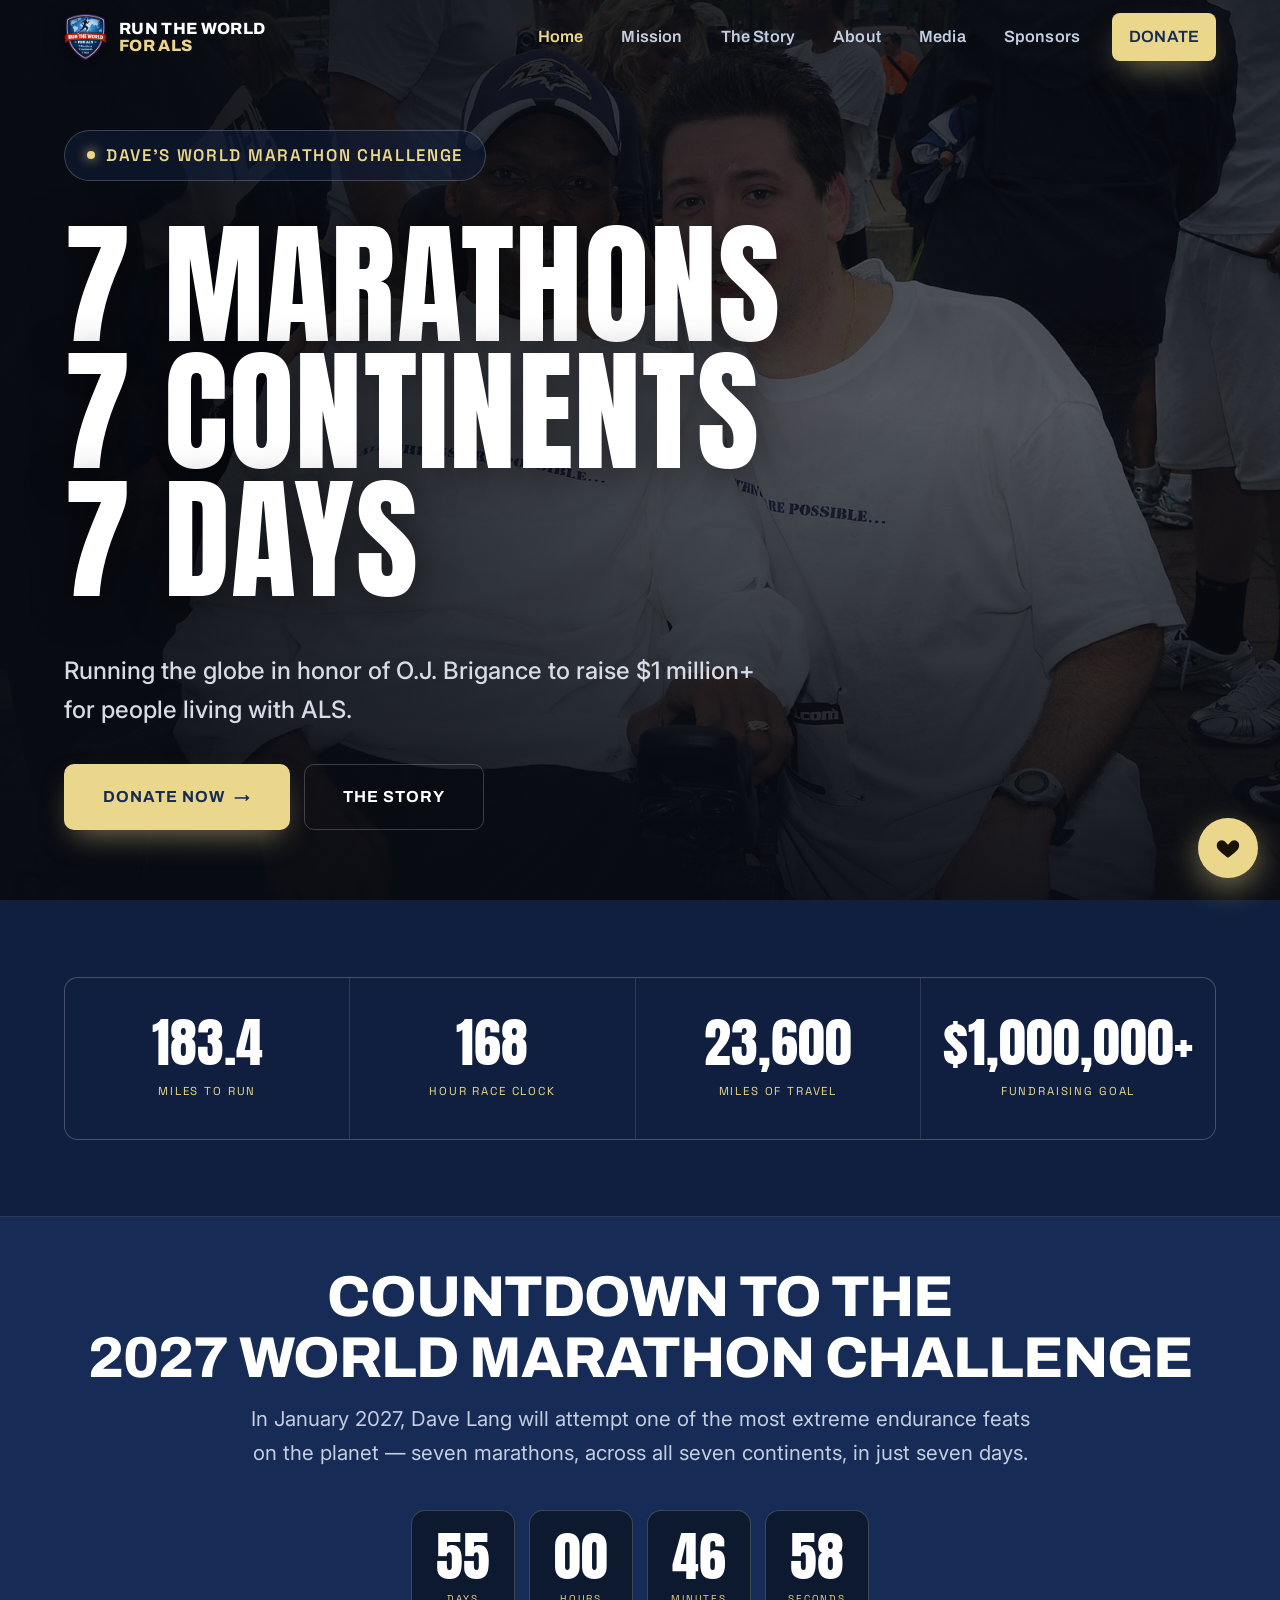
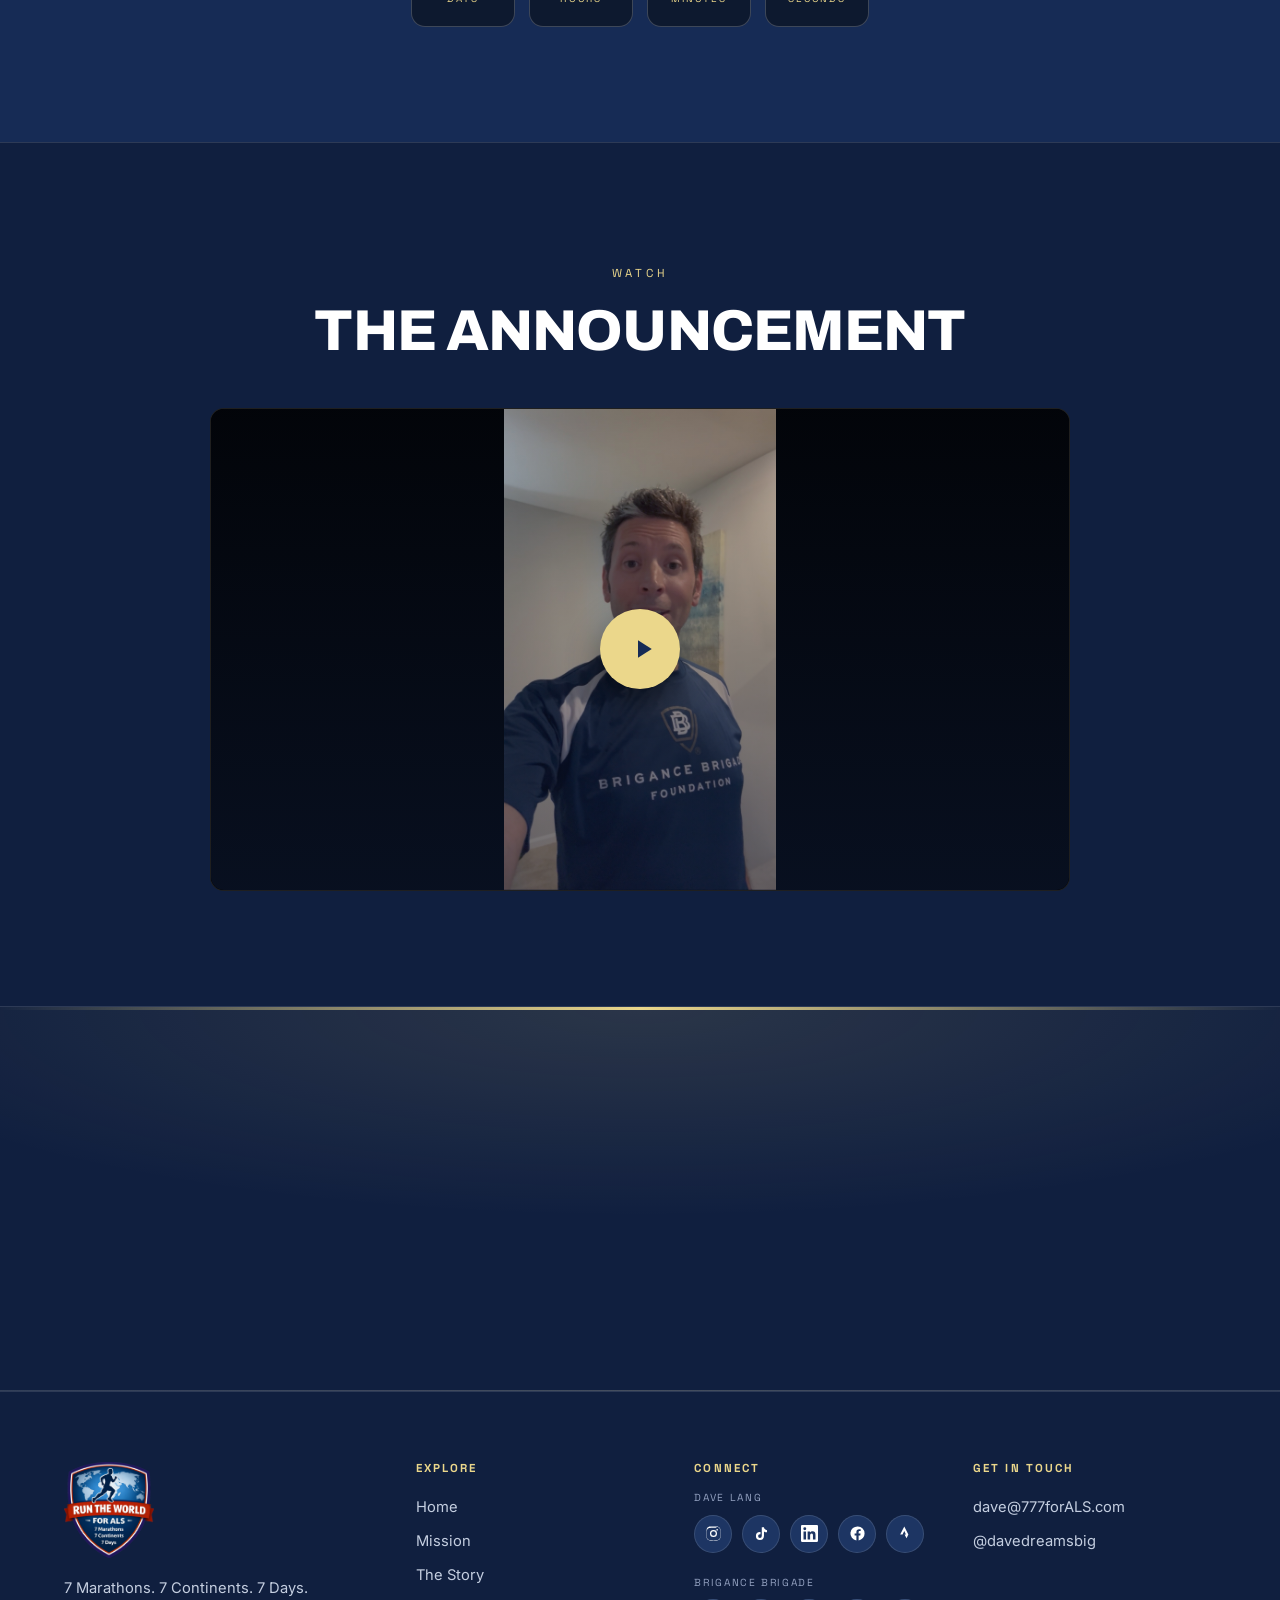
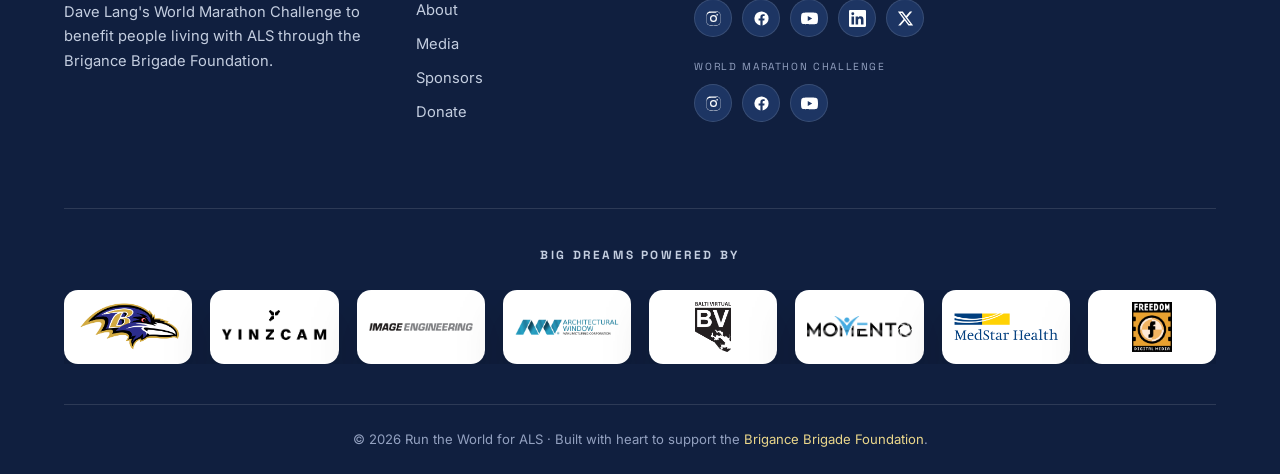
==== commit 51d2323a: "Add files via upload" ====
--- a/index.html
+++ b/index.html
@@ -33,7 +33,7 @@
       <span class="brand-text"><b>Run the World</b><span>For ALS</span></span>
     </a>
     <nav class="nav-links" id="navLinks">
-      <a href="index.html" class="active">Home</a><a href="mission.html">Mission</a><a href="story.html">The Story</a><a href="about.html">About</a><a href="sponsors.html">Sponsors</a>
+      <a href="index.html" class="active">Home</a><a href="mission.html">Mission</a><a href="story.html">The Story</a><a href="about.html">About</a><a href="media.html">Media</a><a href="sponsors.html">Sponsors</a>
       <a href="donate.html" class="btn btn--primary nav-cta">Donate</a>
     </nav>
     <button class="nav-toggle" id="navToggle" aria-label="Menu" aria-expanded="false">
@@ -53,7 +53,7 @@
         <span class="ln">7 Continents</span>
         <span class="ln">7 Days</span>
       </h1>
-      <p class="hero__sub">Running the globe to raise $100K for people living with ALS.</p>
+      <p class="hero__sub">Running the globe in honor of O.J. Brigance to raise $1 million+ for people living with ALS.</p>
       <div class="hero__cta">
         <a href="donate.html" class="btn btn--primary btn--lg">Donate Now <span class="arrow">&rarr;</span></a>
         <a href="story.html" class="btn btn--ghost btn--lg">The Story</a>
@@ -68,7 +68,7 @@
       <div class="stat"><div class="stat__num">183.4</div><div class="stat__label">Miles To Run</div></div>
       <div class="stat"><div class="stat__num">168</div><div class="stat__label">Hour Race Clock</div></div>
       <div class="stat"><div class="stat__num">23,600</div><div class="stat__label">Miles Of Travel</div></div>
-      <div class="stat"><div class="stat__num">$100,000</div><div class="stat__label">Fundraising Goal</div></div>
+      <div class="stat"><div class="stat__num">$1,000,000+</div><div class="stat__label">Fundraising Goal</div></div>
     </div>
   </div>
 </section>
@@ -119,6 +119,7 @@
         <a href="mission.html">Mission</a>
         <a href="story.html">The Story</a>
         <a href="about.html">About</a>
+		<a href="media.html">Media</a>
         <a href="sponsors.html">Sponsors</a>
         <a href="donate.html">Donate</a>
       </div>
@@ -137,7 +138,7 @@
 
     <div class="footer-sponsors">
       <h4>Big Dreams Powered By</h4>
-      <div class="footer-sponsors__row"><a class="sponsor-logo" href="https://www.yinzcam.com/" target="_blank" rel="noopener" title="YinzCam"><img src="assets/images/yinzcam.png" alt="YinzCam"></a><a class="sponsor-logo" href="https://www.baltimoreravens.com" target="_blank" rel="noopener" title="Baltimore Ravens"><img src="assets/images/ravens.png" alt="Baltimore Ravens"></a><a class="sponsor-logo" href="https://www.imageengineering.com/" target="_blank" rel="noopener" title="Image Engineering"><img src="assets/images/image-engineering.png" alt="Image Engineering"></a><a class="sponsor-logo" href="https://www.architecturalwindow.com/" target="_blank" rel="noopener" title="Architectural Window"><img src="assets/images/architectural-window.png" alt="Architectural Window"></a><a class="sponsor-logo" href="https://www.baltivirtual.com/" target="_blank" rel="noopener" title="Balti Virtual"><img src="assets/images/balti-virtual.png" alt="Balti Virtual"></a><a class="sponsor-logo" href="https://www.mymomento.com/" target="_blank" rel="noopener" title="Momento"><img src="assets/images/momento.png" alt="Momento"></a><a class="sponsor-logo" href="https://www.medstarhealth.org/" target="_blank" rel="noopener" title="MedStar Health"><img src="assets/images/medstar.png" alt="MedStar Health"></a><a class="sponsor-logo" href="https://www.freedomdigital.net/" target="_blank" rel="noopener" title="Freedom Digital Media"><img src="assets/images/freedom-digital.png" alt="Freedom Digital Media"></a></div>
+      <div class="footer-sponsors__row"><a class="sponsor-logo" href="https://www.baltimoreravens.com" target="_blank" rel="noopener" title="Baltimore Ravens"><img src="assets/images/ravens.png" alt="Baltimore Ravens"></a><a class="sponsor-logo" href="https://www.yinzcam.com/" target="_blank" rel="noopener" title="YinzCam"><img src="assets/images/yinzcam.png" alt="YinzCam"></a><a class="sponsor-logo" href="https://www.imageengineering.com/" target="_blank" rel="noopener" title="Image Engineering"><img src="assets/images/image-engineering.png" alt="Image Engineering"></a><a class="sponsor-logo" href="https://www.architecturalwindow.com/" target="_blank" rel="noopener" title="Architectural Window"><img src="assets/images/architectural-window.png" alt="Architectural Window"></a><a class="sponsor-logo" href="https://www.baltivirtual.com/" target="_blank" rel="noopener" title="Balti Virtual"><img src="assets/images/balti-virtual.png" alt="Balti Virtual"></a><a class="sponsor-logo" href="https://www.mymomento.com/" target="_blank" rel="noopener" title="Momento"><img src="assets/images/momento.png" alt="Momento"></a><a class="sponsor-logo" href="https://www.medstarhealth.org/" target="_blank" rel="noopener" title="MedStar Health"><img src="assets/images/medstar.png" alt="MedStar Health"></a><a class="sponsor-logo" href="https://www.freedomdigital.net/" target="_blank" rel="noopener" title="Freedom Digital Media"><img src="assets/images/freedom-digital.png" alt="Freedom Digital Media"></a></div>
     </div>
 
     <div class="footer-bottom">
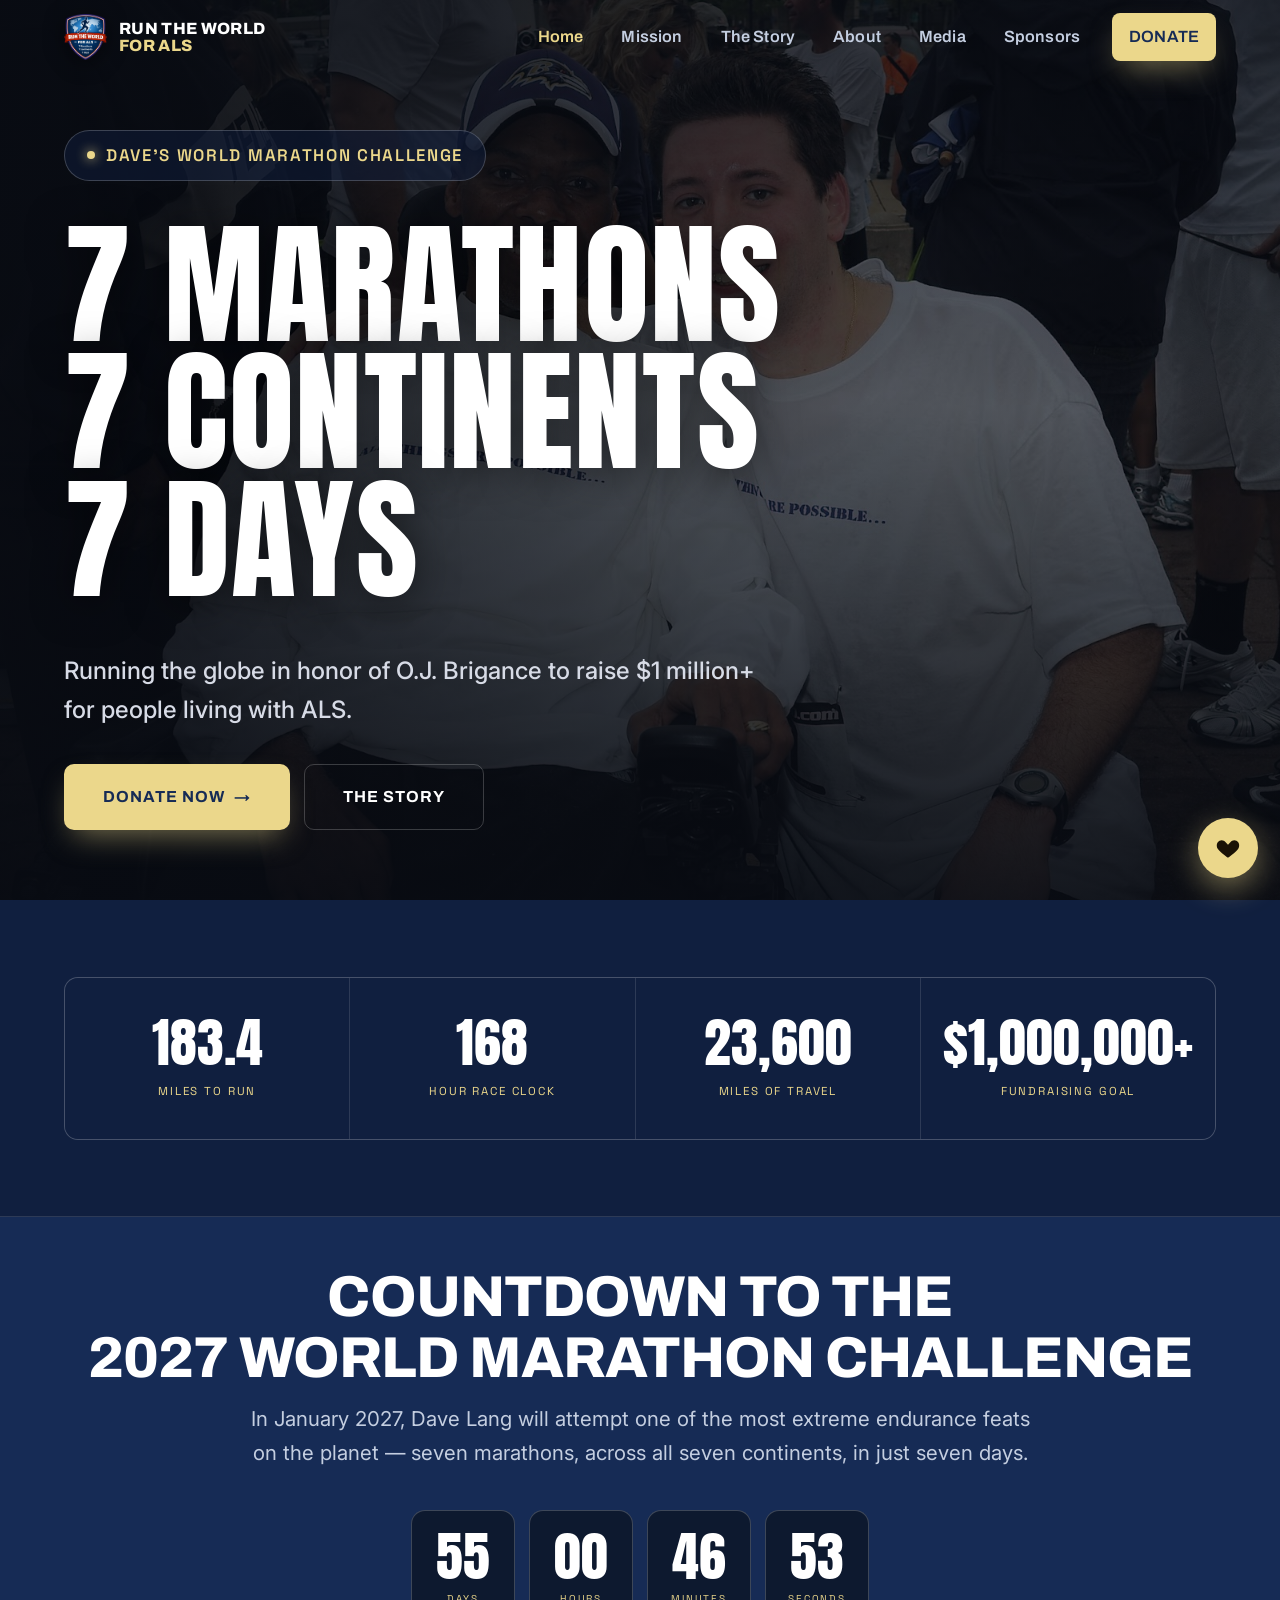
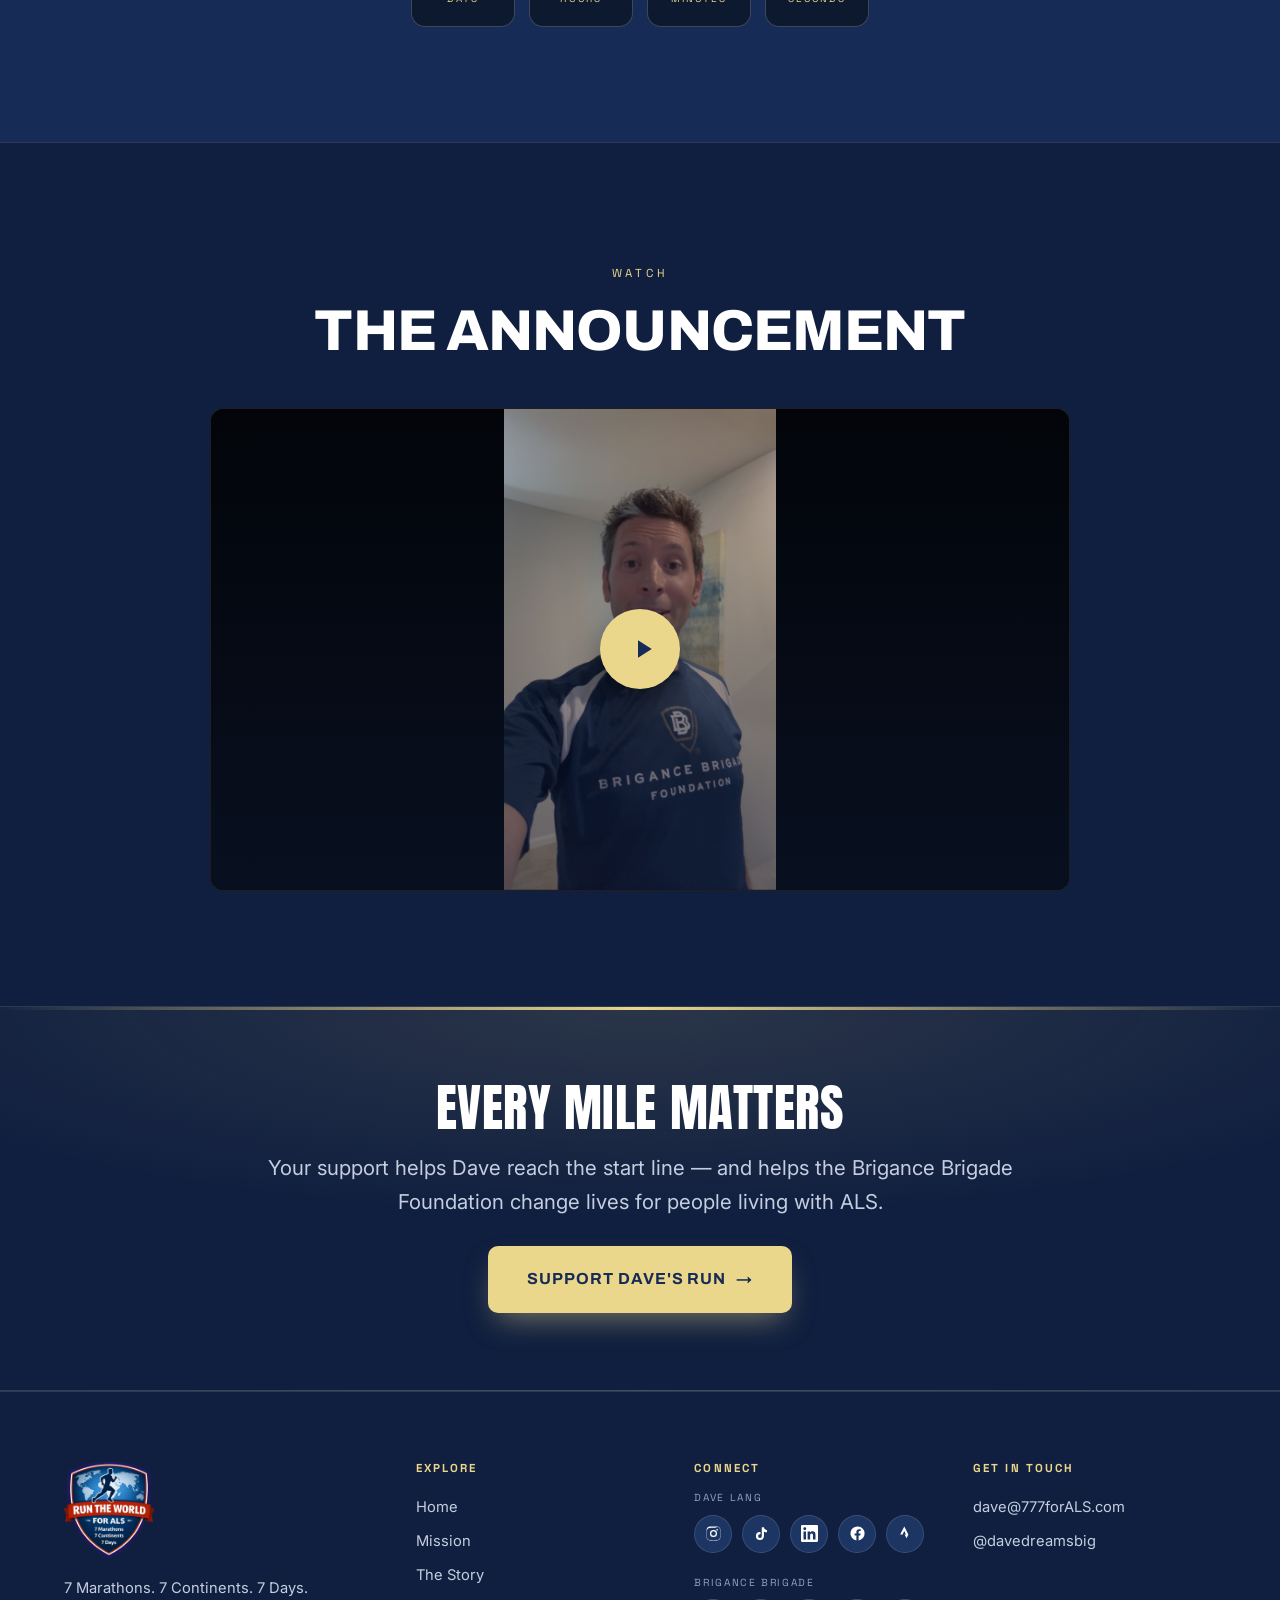
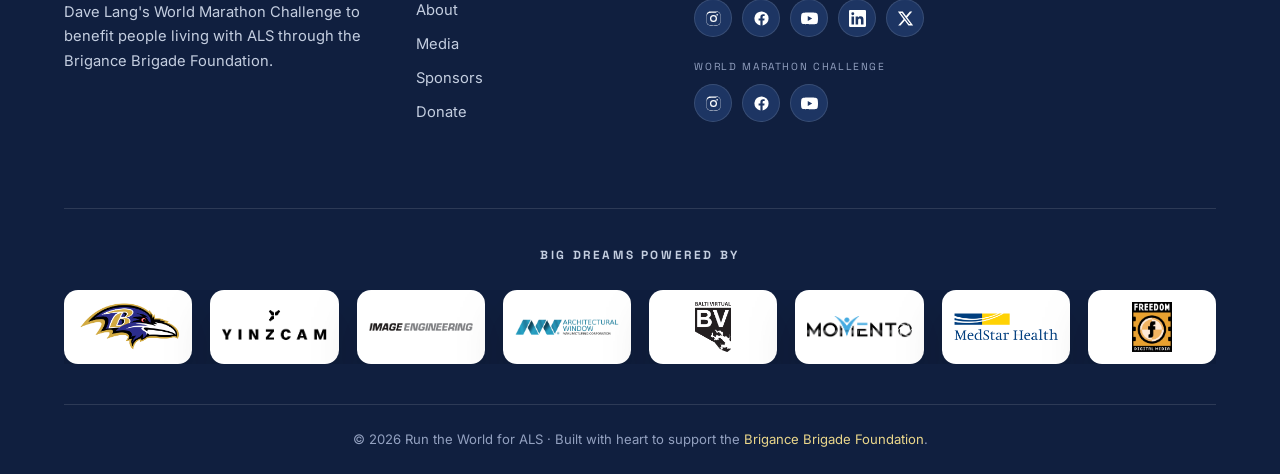
==== commit ceab2ca1: "Add files via upload" ====
--- a/index.html
+++ b/index.html
@@ -55,7 +55,7 @@
       </h1>
       <p class="hero__sub">Running the globe in honor of O.J. Brigance to raise $1 million+ for people living with ALS.</p>
       <div class="hero__cta">
-        <a href="donate.html" class="btn btn--primary btn--lg">Donate Now <span class="arrow">&rarr;</span></a>
+        <a href="https://givestar.io/gs/run-the-world-for-als" class="btn btn--primary btn--lg">Donate Now <span class="arrow">&rarr;</span></a>
         <a href="story.html" class="btn btn--ghost btn--lg">The Story</a>
       </div>
     </div>
